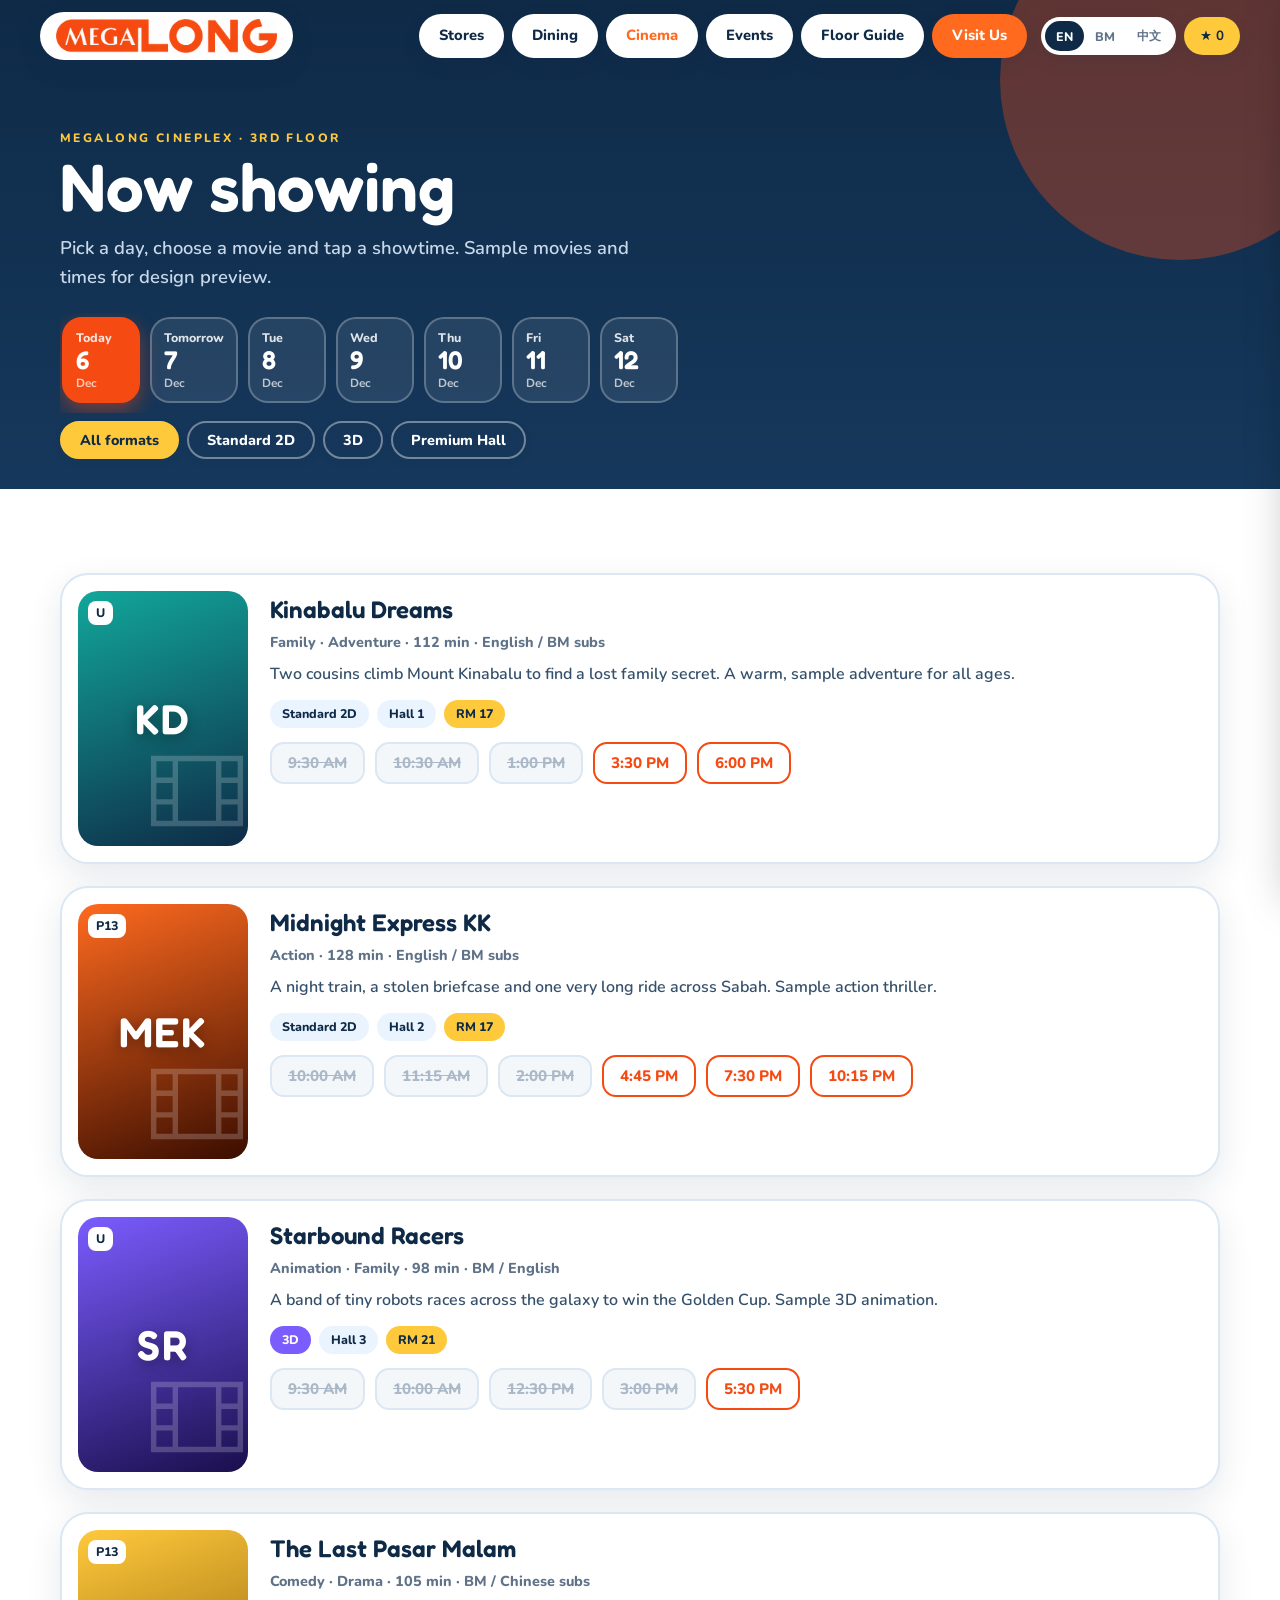
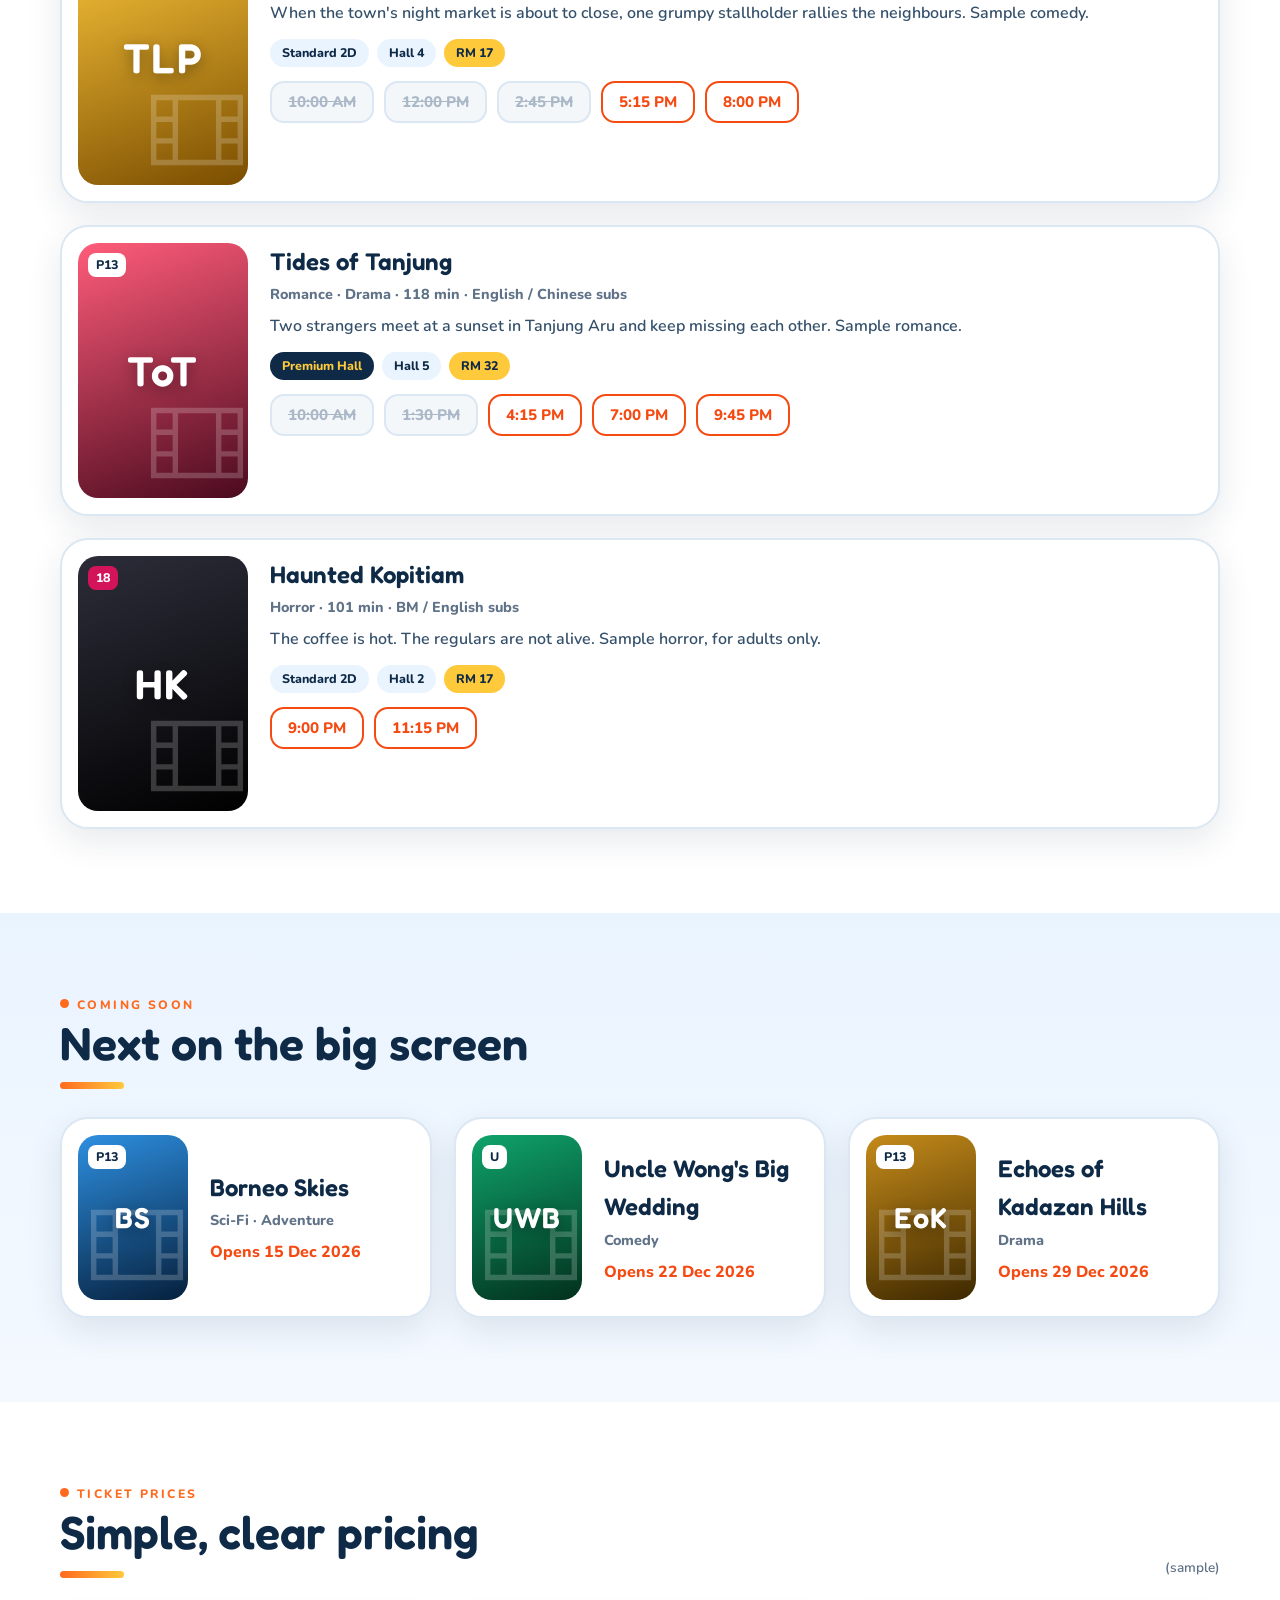
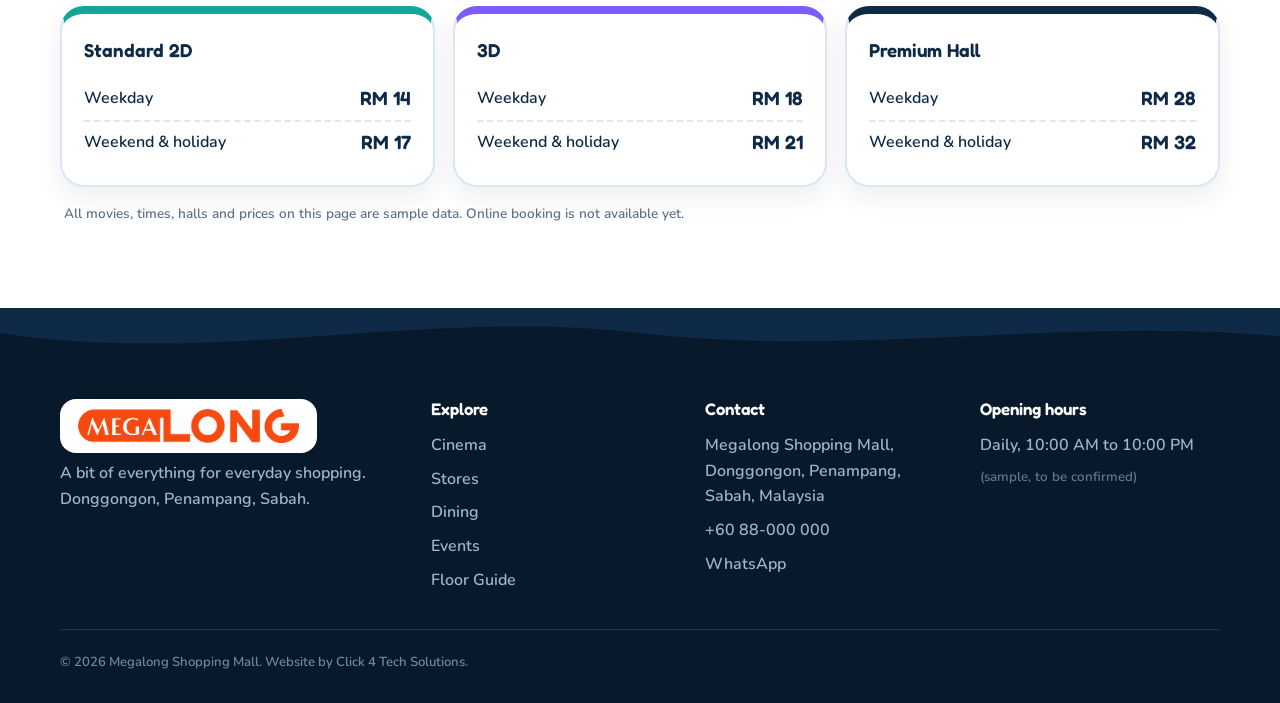
==== cinema.html @ d1ded411 "Add Cinema menu item and Megalong Cineplex page with sample movies and showtimes Co-Authored-By: Cla" ====
<!DOCTYPE html>
<html lang="en">
<head>
<meta charset="UTF-8">
<meta name="viewport" content="width=device-width, initial-scale=1">
<meta name="theme-color" content="#f54a12">
<title>Megalong Cineplex | Now Showing</title>
<meta name="description" content="Megalong Cineplex, 3rd Floor of Megalong Shopping Mall, Donggongon Penampang. Now showing, showtimes and ticket prices.">
<link rel="preconnect" href="https://fonts.googleapis.com">
<link rel="preconnect" href="https://fonts.gstatic.com" crossorigin>
<link href="https://fonts.googleapis.com/css2?family=Fredoka:wght@400;500;600&family=Nunito:wght@400;600;700;800&display=swap" rel="stylesheet">
<link rel="icon" href="favicon.ico" sizes="48x48">
<link rel="icon" href="favicon-32.png" type="image/png" sizes="32x32">
<link rel="icon" href="favicon-192.png" type="image/png" sizes="192x192">
<link rel="apple-touch-icon" href="apple-touch-icon.png">
<link rel="stylesheet" href="style.css">
<link rel="stylesheet" href="cinema.css">
</head>
<body>
<header class="nav" id="nav">
  <a class="logo" href="./" aria-label="Megalong Shopping Mall">
    <!-- PLACEHOLDER WORDMARK: replace with assets/logo.png when the real logo file is available -->
    <img class="lgimg" src="assets/megalong-logo.png" alt="Megalong" width="270" height="46">
  </a>
  <nav class="menu" id="menu">
    <a href="./#stores" data-i18n="d6.nav.stores">Stores</a>
    <a href="./#dining" data-i18n="d6.nav.dining">Dining</a>
    <a href="cinema.html" class="on" data-i18n="d6.nav.cinema">Cinema</a>
    <a href="./#events" data-i18n="d6.nav.events">Events</a>
    <a href="./#plan" data-i18n="d6.nav.plan">Floor Guide</a>
    <a href="./#visit" class="cta" data-i18n="d6.nav.visit">Visit Us</a>
  </nav>
  <div class="tools">
    <div class="lang" role="group" aria-label="Language"><button data-lang="en" class="on">EN</button><button data-lang="ms">BM</button><button data-lang="zh">中文</button></div>
    <button class="listbtn" id="listBtn" aria-label="My list">&#9733; <b id="listCount">0</b></button>
    <button class="burger" id="burger" aria-label="Menu" aria-expanded="false">&#9776;</button>
  </div>
</header>

<main id="top">
<section class="cinhero">
  <div class="wrap">
    <p class="eye" data-i18n="d9.eye">Megalong Cineplex &middot; 3rd Floor</p>
    <h1 data-i18n="d9.h">Now showing</h1>
    <p class="sub" data-i18n="d9.sub">Pick a day, choose a movie and tap a showtime. Sample movies and times for design preview.</p>
    <div class="daybar" id="daybar" role="tablist"></div>
    <div class="chips fmt" id="fmtbar"></div>
  </div>
</section>
<section class="sec cinlist">
  <div class="wrap">
    <div class="movies" id="movies"></div>
    <div class="none" id="mnone" hidden><h3 data-i18n="d9.none">No movies for this format today</h3></div>
  </div>
</section>
<section class="sec blue">
  <div class="wrap">
    <div class="sh"><div><p class="eye" data-i18n="d9.soon.eye">Coming soon</p><h2 data-i18n="d9.soon.h">Next on the big screen</h2></div></div>
    <div class="movies soon" id="soon"></div>
  </div>
</section>
<section class="sec">
  <div class="wrap">
    <div class="sh"><div><p class="eye" data-i18n="d9.pr.eye">Ticket prices</p><h2 data-i18n="d9.pr.h">Simple, clear pricing</h2></div><span class="smp" data-i18n="sample">(sample)</span></div>
    <div class="prgrid" id="prices"></div>
    <p class="cinnote" data-i18n="d9.note">All movies, times, halls and prices on this page are sample data. Online booking is not available yet.</p>
  </div>
</section>
</main>
<div class="smodal" id="tmodal" hidden role="dialog" aria-modal="true" aria-labelledby="tmTitle">
  <div class="sbox tbox"><button class="sx" id="tclose" aria-label="Close">&times;</button>
    <div class="tm-h"><div class="tm-poster" id="tmPoster"></div><div><h3 id="tmTitle"></h3><p id="tmMeta"></p></div></div>
    <dl class="sdl" id="tmInfo"></dl>
    <div class="sact"><a class="btn" id="tmWa" target="_blank" rel="noopener" data-i18n="d9.enq">Enquire on WhatsApp</a></div>
    <p class="cinnote" data-i18n="d9.soonbook">Online booking is coming soon.</p>
  </div>
</div>
<footer class="footer">
  <svg class="fwave" viewBox="0 0 1440 60" preserveAspectRatio="none" aria-hidden="true"><path d="M0,30 C240,70 480,0 720,30 C960,60 1200,10 1440,34 L1440,0 L0,0Z"/></svg>
  <div class="wrap fcols">
    <div><span class="flogo"><img src="assets/megalong-logo.png" alt="Megalong" width="270" height="46"></span><p data-i18n="foot.p"></p></div>
    <div><h4 data-i18n="d6.f.explore">Explore</h4><a href="cinema.html" data-i18n="d6.nav.cinema">Cinema</a><a href="./#stores" data-i18n="d6.nav.stores">Stores</a><a href="./#dining" data-i18n="d6.nav.dining">Dining</a><a href="./#events" data-i18n="d6.nav.events">Events</a><a href="./#plan" data-i18n="d6.nav.plan">Floor Guide</a></div>
    <div><h4 data-i18n="d6.f.contact">Contact</h4><span data-i18n="addr.v"></span><a href="tel:+6088000000">+60 88-000 000</a><a href="https://wa.me/60120000000" target="_blank" rel="noopener">WhatsApp</a></div>
    <div><h4 data-i18n="visit.hours">Opening hours</h4><span data-i18n="hoursText"></span><small data-i18n="tbc"></small></div>
  </div>
  <div class="wrap legal">&copy; <span id="yr"></span> Megalong Shopping Mall. Website by Click 4 Tech Solutions.</div>
</footer>
<div class="actionbar"><a href="tel:+6088000000" data-i18n="bar.call">Call</a><a href="https://wa.me/60120000000" target="_blank" rel="noopener">WhatsApp</a><a href="https://www.google.com/maps/search/?api=1&query=Megalong+Mall+Donggongon+Penampang" target="_blank" rel="noopener" data-i18n="bar.go">Directions</a></div>
<script src="common.js"></script>
<script src="cinema.js"></script>
</body>
</html>
---- style.css ----
:root{
  --navy:#0e2a47; --navy2:#1b4167; --or:#ff6a1f; --or-d:#e5560d; --yl:#ffc93c; --sky:#eaf4ff; --white:#fff; --muted:#5f7288; --line:#dbe7f3;
  --ml-bg:#ffffff; --ml-text:#0e2a47; --ml-accent:#ff6a1f; --ml-accent-text:#ffffff; --ml-line:#dbe7f3; --ml-radius:20px; --ml-font:Nunito,system-ui,sans-serif;
}
*{box-sizing:border-box;margin:0;padding:0}
html{scroll-behavior:smooth;scroll-padding-top:96px}
body{font-family:Nunito,"PingFang SC","Microsoft YaHei",system-ui,sans-serif;font-weight:600;color:var(--navy);background:#fff;line-height:1.6;overflow-x:hidden}
img{max-width:100%;display:block}a{color:inherit;text-decoration:none}button,input,textarea,select{font-family:inherit}button{cursor:pointer;color:inherit}
h1,h2,h3,.wm,.btn,.cnt b{font-family:Fredoka,"PingFang SC","Microsoft YaHei",sans-serif;font-weight:600}
.wrap{width:min(1160px,100% - 40px);margin-inline:auto}
.sec{padding:84px 0}.sec.blue{background:var(--sky)}
.eye{font:800 .76rem Nunito,sans-serif;letter-spacing:.2em;text-transform:uppercase;color:var(--or)}
.sh{display:flex;justify-content:space-between;align-items:flex-end;gap:20px;margin-bottom:28px}
.sh h2{font-size:clamp(1.9rem,4.2vw,2.9rem);line-height:1.15;margin-top:4px}
.lede{color:var(--muted);margin-top:8px;max-width:560px}
.cnt{color:var(--muted)}.cnt b{font-size:1.5rem;color:var(--navy)}.smp{color:var(--muted);font-size:.85rem}

/* nav */
.nav{position:fixed;z-index:60;top:12px;left:50%;transform:translateX(-50%);width:min(1200px,100% - 24px);display:flex;align-items:center;gap:14px;justify-content:space-between}
.logo{display:flex;align-items:center;gap:8px;background:#fff;padding:7px 18px 7px 8px;border-radius:999px;box-shadow:0 8px 24px rgba(14,42,71,.14)}
.lg{width:40px;height:40px;border-radius:50%;background:var(--or);color:#fff;display:grid;place-items:center;font:600 1.35rem Fredoka,sans-serif}
.wm{font-size:1.4rem}
.menu{display:flex;gap:8px;margin-left:auto}
.menu a{background:#fff;padding:10px 20px;border-radius:999px;box-shadow:0 6px 18px rgba(14,42,71,.1);font-weight:800;font-size:.92rem;transition:.2s}
.menu a:hover{transform:translateY(-2px);color:var(--or)}
.menu a.cta{background:var(--or);color:#fff}.menu a.cta:hover{background:var(--or-d);color:#fff}
.tools{display:flex;gap:8px;align-items:center}
.lang{display:flex;background:#fff;border-radius:999px;padding:4px;box-shadow:0 6px 18px rgba(14,42,71,.1)}
.lang button{border:0;background:none;padding:6px 11px;border-radius:999px;font-weight:800;font-size:.78rem;color:var(--muted)}
.lang button.on{background:var(--navy);color:#fff}
.listbtn{border:0;background:var(--yl);border-radius:999px;padding:10px 16px;font-weight:800;box-shadow:0 6px 18px rgba(14,42,71,.1)}
.burger{display:none;border:0;background:#fff;border-radius:50%;width:42px;height:42px;font-size:1.2rem;box-shadow:0 6px 18px rgba(14,42,71,.1)}

/* hero */
.hero{text-align:center;padding:150px 20px 40px;background:radial-gradient(900px 400px at 50% -10%,#ffe9d9,transparent 70%),#fff;position:relative}
.newtag{display:inline-flex;align-items:center;gap:8px;background:var(--yl);padding:7px 18px;border-radius:999px;font-weight:800;font-size:.86rem;margin-bottom:20px}
.newtag .dot{width:8px;height:8px;border-radius:50%;background:var(--or);animation:pulse 1.6s infinite}
@keyframes pulse{50%{transform:scale(1.7);opacity:.5}}
.hero h1{font-size:clamp(2.5rem,7vw,5.2rem);line-height:1.04;max-width:900px;margin:0 auto 18px;letter-spacing:-.01em}
.hero h1 em{font-style:normal;color:var(--or);position:relative;white-space:nowrap}
.hero h1 em::after{content:"";position:absolute;left:0;right:0;bottom:-.08em;height:.16em;border-radius:6px;background:var(--yl);z-index:-1}
.sub{max-width:600px;margin:0 auto 28px;font-size:1.15rem;color:var(--muted)}
.search{display:flex;gap:8px;max-width:640px;margin:0 auto 18px;background:#fff;border-radius:999px;padding:8px;box-shadow:0 16px 40px rgba(14,42,71,.16);border:2px solid var(--line)}
.search:focus-within{border-color:var(--or)}
.search input{flex:1;min-width:0;border:0;outline:none;padding:0 18px;font:700 1rem Nunito,sans-serif;color:var(--navy);background:none}
.btn{display:inline-block;background:var(--or);color:#fff;border:0;border-radius:999px;padding:13px 28px;font-size:1.02rem;transition:.2s;box-shadow:0 8px 0 rgba(0,0,0,.12)}
.btn:hover{transform:translateY(-2px);background:var(--or-d)}.btn:active{transform:translateY(3px);box-shadow:0 3px 0 rgba(0,0,0,.12)}
.btn.alt{background:var(--navy)}.btn.alt:hover{background:var(--navy2)}
.chips{display:flex;flex-wrap:wrap;gap:8px;justify-content:center}
.chip{border:2px solid var(--line);background:#fff;border-radius:999px;padding:7px 18px;font-weight:800;font-size:.9rem;transition:.2s}
.chip:hover{border-color:var(--or);color:var(--or)}.chip.on{background:var(--navy);border-color:var(--navy);color:#fff}
.open-badge{display:inline-flex;align-items:center;gap:8px;margin-top:20px;font-weight:800;font-size:.9rem;color:var(--muted)}
.open-badge i{width:10px;height:10px;border-radius:50%;background:#aaa}.open-badge.open i{background:#1fbf6a;box-shadow:0 0 0 4px rgba(31,191,106,.25)}.open-badge.closed i{background:#e04545}

/* long building band */
.long{position:relative;padding:10px 0 60px;background:#fff;display:flex;flex-direction:column;align-items:center}
.bld{order:1;position:relative;z-index:2;width:min(760px,90%);background:#fff;padding:12px;border-radius:30px;box-shadow:0 26px 60px rgba(14,42,71,.28)}
.bld img{width:100%;border-radius:20px;aspect-ratio:2/1;object-fit:cover}
.bld figcaption{position:absolute;right:26px;bottom:24px;font-size:.72rem;background:rgba(14,42,71,.7);color:#fff;padding:2px 12px;border-radius:999px}
.road{order:2;width:100%;height:110px;margin-top:-56px;background:var(--navy);border-top:6px solid var(--yl);position:relative}
.road::after{content:"";position:absolute;left:0;right:0;top:62%;height:4px;background:repeating-linear-gradient(90deg,#fff 0 30px,transparent 30px 60px);opacity:.5}
.road .tag{display:none}
.ribbon{order:3;width:min(1160px,100% - 40px);display:grid;grid-template-columns:repeat(6,1fr);gap:12px;margin-top:-34px;position:relative;z-index:3}
.zr{border:0;background:#fff;border-radius:22px;padding:14px 12px;text-align:left;box-shadow:0 10px 26px rgba(14,42,71,.14);transition:.25s;display:flex;align-items:center;gap:10px}
.zr:hover{transform:translateY(-6px);box-shadow:0 18px 34px rgba(255,106,31,.25)}
.zr b{font:600 1.7rem Fredoka,sans-serif;width:44px;height:44px;border-radius:14px;display:grid;place-items:center;color:#fff;background:var(--c);flex:none}
.zr span{font-size:.82rem;line-height:1.25;font-weight:800}.zr small{display:block;font-weight:600;color:var(--muted);font-size:.74rem}

/* directory */
.fbar{display:grid;gap:12px;margin-bottom:26px}.fbar .chips{justify-content:flex-start}
.chip.z{border-radius:12px;padding:6px 14px}
.grid{display:grid;grid-template-columns:repeat(3,1fr);gap:20px}
.card{background:#fff;border-radius:26px;padding:16px 16px 18px;box-shadow:0 10px 30px rgba(14,42,71,.1);border:2px solid transparent;transition:.25s;cursor:pointer;position:relative;text-align:left}
.card:hover,.card:focus-visible{transform:translateY(-6px) rotate(-.4deg);border-color:var(--or);outline:none}
.tile{height:112px;border-radius:18px;background:var(--c);display:grid;place-items:center;color:#fff;font:600 2.5rem Fredoka,sans-serif;margin-bottom:14px;position:relative;overflow:hidden}
.tile::before{content:"";position:absolute;width:140px;height:140px;border-radius:50%;background:rgba(255,255,255,.14);right:-30px;top:-50px}
.tile::after{content:"";position:absolute;width:70px;height:70px;border-radius:50%;background:rgba(255,255,255,.12);left:-14px;bottom:-24px}
.card h3{font-size:1.2rem;line-height:1.25;margin-bottom:6px}
.meta{display:flex;justify-content:space-between;gap:10px;color:var(--muted);font-size:.86rem}
.star{position:absolute;right:26px;top:26px;width:38px;height:38px;border-radius:50%;border:0;background:#fff;color:#aab8c7;font-size:1.05rem;box-shadow:0 4px 12px rgba(14,42,71,.2);z-index:2;transition:.2s}
.star:hover{color:var(--or);transform:scale(1.12)}.star.on{background:var(--yl);color:var(--navy)}
.none{text-align:center;border:3px dashed var(--line);border-radius:28px;padding:48px 20px}.none[hidden]{display:none}.none p{color:var(--muted);margin:6px 0 18px}

/* dining */
.dgrid{display:grid;grid-template-columns:repeat(3,1fr);gap:20px}
.dc{background:#fff;border-radius:26px;padding:24px;box-shadow:0 10px 30px rgba(14,42,71,.08);transition:.25s;cursor:pointer;text-align:left;border:2px solid transparent;position:relative}
.dc:hover{transform:translateY(-6px);border-color:var(--yl)}
.dc .em{width:64px;height:64px;border-radius:20px;background:#fff1e8;display:grid;place-items:center;font-size:2rem;margin-bottom:14px}
.dc small{color:var(--or);font-weight:800;font-size:.78rem}.dc h3{font-size:1.3rem;margin:2px 0 6px}.dc p{color:var(--muted);font-size:.9rem}

/* events */
.elist{display:grid;gap:14px}
.er{display:grid;grid-template-columns:150px 1fr;gap:22px;align-items:center;background:#fff;border-radius:24px;padding:18px 26px;box-shadow:0 10px 26px rgba(14,42,71,.08);border-left:10px solid var(--c);transition:.25s}
.er:hover{transform:translateX(8px)}
.er .when{font:600 1.05rem Fredoka,sans-serif;color:var(--c)}.er h3{font-size:1.25rem}.er p{color:var(--muted);font-size:.92rem}

/* plan */
.lvtabs{display:flex;gap:8px;margin-bottom:18px;flex-wrap:wrap}
.planwrap{overflow-x:auto;padding-bottom:10px}
.plan{display:grid;grid-template-columns:repeat(6,minmax(170px,1fr));gap:0;min-width:1040px;background:#fff;border-radius:26px;box-shadow:0 14px 40px rgba(14,42,71,.12);overflow:hidden}
.pz{padding:18px 14px 20px;border-right:2px dashed var(--line);min-height:300px}.pz:last-child{border:0}
.pz h4{display:flex;align-items:center;gap:8px;font:600 1rem Fredoka,sans-serif;margin-bottom:12px}
.pz h4 b{width:34px;height:34px;border-radius:11px;color:#fff;background:var(--c);display:grid;place-items:center;font-size:1.1rem}
.pz h4 small{display:block;font:600 .72rem Nunito,sans-serif;color:var(--muted)}
.shop{display:block;width:100%;text-align:left;border:0;background:color-mix(in srgb,var(--c) 12%,#fff);border-left:5px solid var(--c);border-radius:10px;padding:9px 11px;margin-bottom:8px;font-weight:800;font-size:.86rem;transition:.2s;line-height:1.3}
.shop:hover{transform:translateX(4px);background:var(--c);color:#fff}
.shop small{display:block;font-weight:600;opacity:.7;font-size:.72rem}
.pz .empty{color:#b3c1d1;font-size:.84rem;font-weight:700}

/* visit */
.vgrid{display:grid;grid-template-columns:.9fr 1.1fr;gap:26px;align-items:stretch}
.vcards{display:grid;grid-template-columns:1fr 1fr;gap:14px;align-content:start}
.vc{background:var(--sky);border-radius:22px;padding:20px}.vc small{display:block;font:800 .72rem Nunito,sans-serif;letter-spacing:.16em;text-transform:uppercase;color:var(--or);margin-bottom:4px}.vc em{color:var(--muted);font-style:normal;font-size:.84rem}
.vbtns{grid-column:1/-1;display:flex;gap:10px;flex-wrap:wrap;margin-top:6px}
.vmap{border-radius:30px;overflow:hidden;border:6px solid #fff;box-shadow:0 14px 40px rgba(14,42,71,.18);min-height:380px}.vmap iframe{width:100%;height:100%;min-height:380px;border:0;display:block}

/* leasing */
.lease{background:var(--navy);color:#fff}.lease .eye{color:var(--yl)}.lease .lede{color:#b8cade}
.lgrid{display:grid;grid-template-columns:.9fr 1.1fr;gap:50px;align-items:center}.lgrid h2{font-size:clamp(1.9rem,4vw,2.8rem);line-height:1.15;margin:6px 0 12px}
.lform{display:grid;grid-template-columns:1fr 1fr;gap:14px;background:#fff;color:var(--navy);border-radius:30px;padding:26px}
.lform label{display:grid;gap:4px;font-weight:800;font-size:.84rem}.lform .full{grid-column:1/-1}
.lform input,.lform textarea{border:2px solid var(--line);border-radius:14px;padding:11px 14px;font:700 1rem Nunito,sans-serif;color:var(--navy);outline:none;background:#fbfdff;resize:vertical}
.lform input:focus,.lform textarea:focus{border-color:var(--or)}.lform .btn{grid-column:1/-1}
.fmsg{grid-column:1/-1;font-size:.88rem;color:var(--or-d);min-height:1.2em}

/* popup */
.smodal{position:fixed;inset:0;z-index:100;background:rgba(14,42,71,.55);backdrop-filter:blur(4px);display:grid;place-items:center;padding:20px}.smodal[hidden]{display:none}
.sbox{position:relative;background:#fff;border-radius:30px;width:min(440px,100%);padding:30px 26px 26px;box-shadow:0 30px 80px rgba(0,0,0,.35);animation:pop .25s ease}
@keyframes pop{from{transform:translateY(14px) scale(.96);opacity:0}}
.sclose{position:absolute;right:14px;top:10px;border:0;background:none;font-size:1.9rem;line-height:1;color:var(--muted)}
.shead{display:flex;gap:14px;align-items:center;margin-bottom:16px}.shead h3{font-size:1.4rem;line-height:1.2}.shead p{color:var(--muted)}
.smono{width:64px;height:64px;border-radius:20px;color:#fff;display:grid;place-items:center;font:600 1.4rem Fredoka,sans-serif;flex:none}
.zbar{display:grid;grid-template-columns:repeat(6,1fr);gap:4px}.zbar i{font:600 .95rem Fredoka,sans-serif;font-style:normal;text-align:center;padding:6px 0;border-radius:10px;background:var(--sky);color:var(--muted)}.zbar i.on{background:var(--or);color:#fff}
.szone small{display:block;margin-top:6px;color:var(--muted);font-size:.76rem}
.sdl{margin:16px 0}.sdl dt{font:800 .7rem Nunito,sans-serif;letter-spacing:.16em;text-transform:uppercase;color:var(--or);margin-top:8px}.sdl dd em{font-style:normal;color:var(--muted);font-size:.84rem}
.sact{display:flex;gap:10px;align-items:center;flex-wrap:wrap}.sact .btn{padding:10px 20px;font-size:.92rem}.sact .star{position:static;box-shadow:none;border:2px solid var(--line)}
body.noscroll{overflow:hidden}

.footer{background:#08192b;color:#9fb4cc;text-align:center;padding:50px 0 36px}.fin{display:flex;flex-direction:column;gap:10px;align-items:center}.footer .wm{font-size:1.9rem;color:#fff}.footer small{opacity:.6}
.actionbar{display:none}

@media(max-width:1000px){
  .menu{position:fixed;top:68px;left:12px;right:12px;background:#fff;border-radius:26px;padding:14px;flex-direction:column;box-shadow:0 20px 50px rgba(14,42,71,.3);display:none;margin:0}.menu.open{display:flex}.menu a{box-shadow:none;background:var(--sky)}
  .burger{display:block}.grid,.dgrid{grid-template-columns:repeat(2,1fr)}
  .vgrid,.lgrid{grid-template-columns:1fr}.ribbon{grid-template-columns:repeat(3,1fr)}
}
@media(max-width:700px){
  .sec{padding:60px 0}.hero{padding-top:120px}.grid,.dgrid{grid-template-columns:1fr}
  .bld{width:94%}.road{height:80px;margin-top:-40px}.ribbon{grid-template-columns:repeat(2,1fr);margin-top:-24px}
  .er{grid-template-columns:1fr;gap:4px}.lform,.vcards{grid-template-columns:1fr}
  .search{flex-direction:column;border-radius:30px}.search input{padding:12px 16px}
  .sh{flex-direction:column;align-items:flex-start}
  .wm{font-size:1.15rem}.lang button{padding:6px 8px}
  body{padding-bottom:62px}
  .actionbar{display:grid;grid-template-columns:repeat(3,1fr);position:fixed;left:10px;right:10px;bottom:10px;z-index:60;background:#fff;border-radius:999px;box-shadow:0 10px 30px rgba(14,42,71,.3);overflow:hidden}
  .actionbar a{padding:13px 4px;text-align:center;font-weight:800;font-size:.88rem}.actionbar a:nth-child(2){background:#1fbf6a;color:#fff}
}
@media(prefers-reduced-motion:reduce){*{animation:none!important;transition:none!important}}


/* ===== POLISH PASS ===== */
.rv{opacity:0;transform:translateY(26px);transition:opacity .8s ease,transform .8s ease}.rv.in{opacity:1;transform:none}
.hero{overflow:hidden}
.hero>*:not(.blob){position:relative;z-index:2}
.blob{position:absolute;border-radius:50%;pointer-events:none;z-index:0;filter:blur(2px)}
.b1{width:340px;height:340px;background:#ffd9c2;left:-110px;top:120px;opacity:.7;animation:fl 11s ease-in-out infinite}
.b2{width:220px;height:220px;background:#ffe8a3;right:-60px;top:70px;opacity:.8;animation:fl 9s ease-in-out infinite reverse}
.b3{width:130px;height:130px;background:#cfe6ff;right:14%;bottom:30px;opacity:.9;animation:fl 8s ease-in-out infinite}
@keyframes fl{50%{transform:translateY(-18px) rotate(6deg)}}
.hero h1{animation:rise .9s ease both}.hero .sub{animation:rise .9s .1s ease both}.hero .search{animation:rise .9s .2s ease both}.hero .chips{animation:rise .9s .3s ease both}
@keyframes rise{from{opacity:0;transform:translateY(20px)}}
.hero h1 em::after{z-index:-1}
.hero .search{box-shadow:0 20px 50px rgba(255,106,31,.2),0 4px 12px rgba(14,42,71,.08)}
.chip{box-shadow:0 4px 10px rgba(14,42,71,.06)}.chip:hover{transform:translateY(-2px)}
.bld{overflow:visible}
.fchip{position:absolute;display:flex;align-items:center;gap:8px;background:#fff;border-radius:999px;padding:9px 16px 9px 12px;font-weight:800;font-size:.84rem;box-shadow:0 12px 30px rgba(14,42,71,.22);z-index:4;animation:fl 7s ease-in-out infinite}
.fchip svg{width:20px;height:20px;fill:none;stroke:var(--or);stroke-width:2;stroke-linecap:round;stroke-linejoin:round}
.f1{right:-26px;top:26px}.f2{left:-26px;bottom:56px;animation-delay:-3s}.f2 svg{stroke:#e0a400;fill:#ffd45a}

.sh h2::after{content:"";display:block;width:64px;height:7px;border-radius:6px;background:linear-gradient(90deg,var(--or),var(--yl));margin-top:12px}
.sh .eye::before{content:"";display:inline-block;width:9px;height:9px;border-radius:50%;background:var(--or);margin-right:8px;vertical-align:1px}
.sec.blue{background:linear-gradient(180deg,#eaf4ff,#f4f9ff)}

.intents{padding:70px 0 10px}
.igrid{display:grid;grid-template-columns:repeat(4,1fr);gap:18px}
.it{display:flex;flex-direction:column;gap:6px;padding:26px 24px;border-radius:28px;color:#fff;background:var(--g);box-shadow:0 14px 0 rgba(14,42,71,.08);transition:.3s;position:relative;overflow:hidden}
.it::after{content:"";position:absolute;right:-30px;bottom:-40px;width:130px;height:130px;border-radius:50%;background:rgba(255,255,255,.14);transition:.4s}
.it:hover{transform:translateY(-8px) rotate(-.6deg)}.it:hover::after{transform:scale(1.4)}
.it i{width:54px;height:54px;border-radius:18px;background:rgba(255,255,255,.22);display:grid;place-items:center;margin-bottom:10px}
.it svg{width:28px;height:28px;fill:none;stroke:#fff;stroke-width:1.8;stroke-linecap:round;stroke-linejoin:round}
.it b{font:600 1.5rem Fredoka,sans-serif}.it span{font-weight:700;opacity:.92;font-size:.92rem;position:relative;z-index:1}
.it.c1{--g:linear-gradient(135deg,#ff6a1f,#ff9a4d)}.it.c2{--g:linear-gradient(135deg,#12a79b,#3cc9ba)}.it.c3{--g:linear-gradient(135deg,#7a5cff,#a58bff)}.it.c4{--g:linear-gradient(135deg,#0e2a47,#2b5a8c)}

/* directory cards */
.card{border-radius:28px;padding:14px 14px 18px}
.tile{height:128px;border-radius:20px;background:linear-gradient(135deg,var(--c),color-mix(in srgb,var(--c) 70%,#000));font-size:2.4rem;letter-spacing:.02em}
.tile .ti{position:absolute;right:-8px;bottom:-14px;width:110px;height:110px;fill:none;stroke:rgba(255,255,255,.22);stroke-width:1.2;stroke-linecap:round;stroke-linejoin:round}
.tile span{position:relative;z-index:1;text-shadow:0 3px 10px rgba(0,0,0,.18)}
.card h3{padding:0 6px}.meta{padding:0 6px}
.card:hover{box-shadow:0 22px 44px rgba(14,42,71,.18)}
.star{right:24px;top:24px;backdrop-filter:blur(6px);background:rgba(255,255,255,.92)}

/* dining */
.dc{border-radius:28px;overflow:hidden}
.dc::before{content:"";position:absolute;left:0;top:0;right:0;height:6px;background:linear-gradient(90deg,var(--or),var(--yl))}
.dc .em{background:linear-gradient(135deg,#fff1e8,#ffe0cc)}.dc .em svg{width:32px;height:32px;fill:none;stroke:var(--or);stroke-width:1.8;stroke-linecap:round;stroke-linejoin:round}
.dc p{display:flex;align-items:center;gap:8px;margin-top:8px}.od{width:8px;height:8px;border-radius:50%;background:#1fbf6a;box-shadow:0 0 0 4px rgba(31,191,106,.2)}

/* events */
.er{grid-template-columns:200px 1fr;border-radius:26px;border-left:0;position:relative;overflow:hidden}
.er::before{content:"";position:absolute;left:0;top:0;bottom:0;width:10px;background:var(--c)}
.er .when{display:flex;align-items:center;gap:12px;padding-left:10px}
.er .when i{font:600 1.15rem Fredoka,sans-serif;font-style:normal;width:48px;height:48px;border-radius:16px;background:var(--c);color:#fff;display:grid;place-items:center;flex:none}

/* plan */
.plan{border-radius:30px}.pz{background:linear-gradient(180deg,color-mix(in srgb,var(--c) 5%,#fff),#fff)}
.lvtabs .chip{padding:9px 22px}

/* stats */
.stats{background:linear-gradient(135deg,#ff6a1f,#ff8f3d);color:#fff;padding:54px 0;position:relative;overflow:hidden}
.stats::before{content:"";position:absolute;width:300px;height:300px;border-radius:50%;background:rgba(255,255,255,.14);right:-80px;top:-120px}
.sgrid{display:grid;grid-template-columns:repeat(4,1fr);gap:20px;text-align:center;position:relative}
.sgrid>div+div{border-left:2px dashed rgba(255,255,255,.4)}
.sgrid b{display:block;font:600 3.4rem/1 Fredoka,sans-serif;color:#fff}.sgrid span{font-weight:700;opacity:.85;font-size:.92rem}

/* leasing & visit polish */
.vc{border-radius:24px;border:2px solid #dcebfa;background:#fff}
.lform{box-shadow:0 30px 70px rgba(0,0,0,.28)}

/* footer */
.footer{position:relative;padding:90px 0 30px;text-align:left}
.fwave{position:absolute;left:0;right:0;top:-1px;width:100%;height:50px;fill:#fff}
.lease+.footer .fwave,.footer .fwave{fill:#0e2a47}
.fcols{display:grid;grid-template-columns:1.4fr 1fr 1fr 1fr;gap:34px;padding-bottom:36px;border-bottom:1px solid rgba(255,255,255,.12)}
.fcols>div{display:flex;flex-direction:column;gap:8px;align-items:flex-start}
.fcols h4{font:600 1.05rem Fredoka,sans-serif;color:#fff;margin-bottom:6px}.fcols a:hover{color:var(--yl)}
.footer .wm{font-size:1.9rem;color:#fff}.legal{padding-top:22px;font-size:.82rem;opacity:.7}
.footer{background:#08192b}

@media(max-width:1000px){.igrid{grid-template-columns:1fr 1fr}.sgrid{grid-template-columns:1fr 1fr}.sgrid>div:nth-child(3){border-left:0}.fcols{grid-template-columns:1fr 1fr}.f1{right:6px}.f2{left:6px}}
@media(max-width:700px){.igrid{grid-template-columns:1fr}.er{grid-template-columns:1fr}.fcols{grid-template-columns:1fr}.fchip{font-size:.74rem;padding:7px 12px 7px 9px}.f1{top:-14px}.f2{bottom:-10px}.sgrid b{font-size:2.6rem}.tile{height:110px}}
@media(prefers-reduced-motion:reduce){.rv{opacity:1;transform:none}.blob,.fchip{animation:none}}

/* DIRECTORY v2 */
.dtool{display:flex;gap:14px;align-items:center;flex-wrap:wrap;background:#fff;border-radius:999px;padding:10px 12px 10px 22px;box-shadow:0 14px 36px rgba(14,42,71,.1);border:2px solid var(--line);margin-bottom:20px;position:sticky;top:84px;z-index:20}
.dsearch{flex:1;min-width:220px;display:flex;align-items:center;gap:10px}
.dsearch svg{width:22px;height:22px;fill:none;stroke:var(--or);stroke-width:2.4;stroke-linecap:round;flex:none}
.dsearch input{flex:1;border:0;outline:0;font:700 1.02rem Nunito,sans-serif;background:transparent;color:var(--navy);min-width:0}
.dsearch #dqx{border:0;background:var(--line);width:28px;height:28px;border-radius:50%;font-size:1.2rem;line-height:1;color:var(--navy)}
.dctl{display:flex;gap:10px;align-items:center}
.dsort{display:flex;align-items:center;gap:8px;font-weight:800;font-size:.85rem;color:var(--muted)}
.dsort select{border:2px solid var(--line);border-radius:999px;padding:8px 14px;font:800 .9rem Nunito,sans-serif;color:var(--navy);background:#fff}
.vtog{display:flex;background:var(--sky,#eaf4ff);border-radius:999px;padding:4px}
.vtog button{width:38px;height:34px;border:0;border-radius:999px;background:transparent;display:grid;place-items:center}
.vtog svg{width:18px;height:18px;fill:none;stroke:var(--navy);stroke-width:2;stroke-linecap:round}
.vtog button.on{background:var(--or)}.vtog button.on svg{stroke:#fff}
.chip em{font-style:normal;font-weight:800;font-size:.74rem;background:rgba(14,42,71,.08);border-radius:999px;padding:1px 8px;margin-left:4px}
.chip.on em{background:rgba(255,255,255,.22)}
.chips.az{gap:5px}.chip.l{padding:4px 0;min-width:34px;text-align:center;font-size:.82rem;border-radius:10px}
.dsum{display:flex;align-items:center;gap:14px;color:var(--muted);font-weight:800;font-size:.9rem;margin:2px 4px 18px}
.lnk{border:0;background:none;color:var(--or);font-weight:800;text-decoration:underline;font-size:.9rem}.lnk[hidden]{display:none}
.grp{grid-column:1/-1;font:600 1.15rem Fredoka,sans-serif;color:var(--navy);display:flex;align-items:center;gap:12px;margin-top:10px}
.grp::after{content:"";flex:1;height:2px;background:var(--line);border-radius:2px}
.card .cb{padding:0 6px}.card .cb h3{padding:0}.card .cb .meta{padding:0}
.cc{color:var(--c);font-weight:800}
.zb{background:var(--sky,#eaf4ff);color:var(--navy);font-weight:800;border-radius:999px;padding:2px 10px;font-size:.78rem;white-space:nowrap}
.go{display:block;margin:12px 6px 0;color:var(--or);font-weight:800;font-size:.86rem;opacity:0;transform:translateX(-6px);transition:.25s}
.card:hover .go,.card:focus-visible .go{opacity:1;transform:none}
.grid.list{grid-template-columns:1fr;gap:12px}
.grid.list .card{display:grid;grid-template-columns:76px 1fr auto;align-items:center;gap:18px;padding:12px 70px 12px 12px;border-radius:24px}
.grid.list .tile{height:76px;width:76px;margin:0;border-radius:18px;font-size:1.5rem}.grid.list .tile .ti{width:64px;height:64px}
.grid.list .cb{display:flex;align-items:center;justify-content:space-between;gap:16px}.grid.list .cb .meta{gap:14px;align-items:center}
.grid.list .go{opacity:1;transform:none;margin:0}
.grid.list .card:hover{transform:translateX(6px)}
@media(max-width:700px){.dtool{border-radius:26px;padding:12px 14px;top:70px;position:static}.dctl{width:100%;justify-content:space-between}.grid.list .card{grid-template-columns:60px 1fr;padding-right:56px}.grid.list .tile{width:60px;height:60px}.grid.list .cb{flex-direction:column;align-items:flex-start;gap:4px}.grid.list .go{display:none}}
.grid.list .star{top:50%;margin-top:-19px;right:18px}
@media(max-width:700px){
.fbar .chips{flex-wrap:nowrap;overflow-x:auto;padding-bottom:6px;margin:0 -20px;padding-left:20px;padding-right:20px;scrollbar-width:none}
.fbar .chips::-webkit-scrollbar{display:none}.fbar .chip{flex:none;white-space:nowrap}
.lang button,.lang a{white-space:nowrap}.tools{gap:6px}#listBtn{white-space:nowrap}
}
@media(max-width:480px){.logo{padding:5px 12px 5px 5px;gap:6px}.logo .wm{font-size:1.05rem}.nav{gap:6px}.lang button{padding:6px 8px}#listBtn{padding:8px 11px}}

/* DIRECTORY v3: simple */
.dtool{position:static;border-radius:22px;padding:8px 8px 8px 20px;margin-bottom:16px;gap:10px;flex-wrap:nowrap}
.dsearch input{font-size:1.05rem}
.dzone select{border:0;background:var(--or);color:#fff;border-radius:16px;padding:14px 18px;font:800 .95rem Nunito,sans-serif;cursor:pointer}
.fbar{margin-bottom:10px}
.fbar .chips{flex-wrap:nowrap;overflow-x:auto;scrollbar-width:none;padding:4px 2px 10px;margin:0 -2px}
.fbar .chips::-webkit-scrollbar{display:none}.fbar .chip{flex:none;white-space:nowrap}
.dsum{margin:0 4px 16px;font-size:.88rem}
.card{padding:12px 12px 16px}.tile{height:96px;font-size:2rem}.tile .ti{width:90px;height:90px}
.grid{grid-template-columns:repeat(4,1fr);gap:18px}
.card .cb h3{font-size:1.08rem}
.card .meta{flex-direction:column;gap:6px;align-items:flex-start}
@media(max-width:1000px){.grid{grid-template-columns:repeat(3,1fr)}}
@media(max-width:700px){.grid{grid-template-columns:repeat(2,1fr);gap:12px}.dtool{flex-wrap:wrap;border-radius:22px;padding:10px 12px}.dzone{width:100%}.dzone select{width:100%}.tile{height:80px}.card .cb h3{font-size:.98rem}.star{width:32px;height:32px;right:18px;top:18px}}
.dzone select{appearance:none;-webkit-appearance:none;padding-right:38px;background:var(--or) url("data:image/svg+xml,%3Csvg xmlns=%27http://www.w3.org/2000/svg%27 viewBox=%270 0 24 24%27 fill=%27none%27 stroke=%27white%27 stroke-width=%273%27 stroke-linecap=%27round%27%3E%3Cpath d=%27M6 9l6 6 6-6%27/%3E%3C/svg%3E") no-repeat right 12px center/16px}

/* FEATURED ROW */
.feat{background:linear-gradient(180deg,#fff8e6,#fff);padding-bottom:30px}
.ftcta{align-self:center;font-size:.95rem}
.ftrow{display:flex;gap:18px;overflow-x:auto;scroll-snap-type:x mandatory;padding:12px 4px 22px;scrollbar-width:thin}
.fcard{flex:0 0 300px;scroll-snap-align:start;background:#fff;border-radius:28px;overflow:hidden;position:relative;cursor:pointer;border:2px solid #ffd77a;box-shadow:0 14px 34px rgba(255,170,0,.18);transition:.25s}
.fcard:hover,.fcard:focus-visible{transform:translateY(-6px);border-color:var(--yl);outline:none;box-shadow:0 22px 44px rgba(255,170,0,.28)}
.fbadge{position:absolute;left:14px;top:14px;z-index:2;background:var(--yl);color:var(--navy);font-weight:800;font-size:.78rem;padding:5px 12px;border-radius:999px;box-shadow:0 4px 12px rgba(14,42,71,.18)}
.ftile{height:150px;background:linear-gradient(135deg,var(--c),color-mix(in srgb,var(--c) 65%,#000));display:grid;place-items:center;position:relative;overflow:hidden}
.ftile svg{position:absolute;right:-10px;bottom:-16px;width:140px;height:140px;fill:none;stroke:rgba(255,255,255,.25);stroke-width:1.2;stroke-linecap:round;stroke-linejoin:round}
.ftile b{color:#fff;font:600 2.8rem Fredoka,sans-serif;position:relative;text-shadow:0 3px 10px rgba(0,0,0,.2)}
.fb{padding:16px 20px 20px}.fb small{color:var(--muted);font-weight:800;font-size:.8rem}
.fb h3{font-size:1.25rem;margin:4px 0 4px}.fb p{color:var(--muted);font-size:.95rem}
.fgo{display:inline-block;margin-top:12px;color:var(--or);font-weight:800;font-size:.9rem}
.ftnote{color:var(--muted);font-size:.8rem;margin:0 4px}
@media(max-width:700px){.fcard{flex-basis:260px}.ftcta{align-self:flex-start}}

/* spotlight marquee: moves left to right, pauses on hover */
.ftrow{overflow:hidden;scroll-snap-type:none;display:block;padding:12px 0 22px;-webkit-mask-image:linear-gradient(90deg,transparent,#000 4%,#000 96%,transparent);mask-image:linear-gradient(90deg,transparent,#000 4%,#000 96%,transparent)}
.fttrack{display:flex;gap:18px;width:max-content;animation:ftmove 40s linear infinite}
.ftrow:hover .fttrack,.ftrow:focus-within .fttrack{animation-play-state:paused}
@keyframes ftmove{from{transform:translateX(calc(-33.3333% - 6px))}to{transform:translateX(0)}}
@media(prefers-reduced-motion:reduce){.ftrow{overflow-x:auto;-webkit-mask-image:none;mask-image:none}.fttrack{animation:none}}

/* COMPACT BUILDING BLOCK */
.long{display:block;padding:10px 0 50px;background:#fff}
.lgcard{display:grid;grid-template-columns:minmax(0,480px) 1fr;gap:40px;align-items:center;background:linear-gradient(135deg,#fff8ee,#eaf4ff);border-radius:36px;padding:26px;box-shadow:0 20px 50px rgba(14,42,71,.1)}
.lgcard .bld{width:100%;order:0;margin:0;padding:8px;border-radius:26px;box-shadow:0 14px 34px rgba(14,42,71,.2)}
.lgcard .bld img{aspect-ratio:2/1;border-radius:20px;display:block}
.lgcard .fchip{left:20px;right:auto;top:20px;bottom:auto;animation:none;font-size:.78rem;padding:6px 12px 6px 9px;box-shadow:0 6px 16px rgba(14,42,71,.2)}
.lgtxt h2{font-size:clamp(1.5rem,3vw,2.1rem);line-height:1.15;margin:4px 0 8px}
.lgp{color:var(--muted);margin-bottom:16px;max-width:520px}
.lgcard .ribbon{width:100%;margin:0;display:grid;grid-template-columns:repeat(3,1fr);gap:10px}
.lgcard .zr{padding:10px;border-radius:18px;box-shadow:0 6px 16px rgba(14,42,71,.1)}
.lgcard .zr b{width:38px;height:38px;font-size:1.4rem}
@media(max-width:900px){.lgcard{grid-template-columns:1fr;gap:20px;padding:16px;border-radius:28px;width:calc(100% - 32px)}}
@media(max-width:500px){.lgcard .ribbon{grid-template-columns:repeat(2,1fr)}}

/* FLOORS */
.zbar{grid-template-columns:repeat(5,1fr)}
.lgcard .ribbon{grid-template-columns:repeat(2,1fr)}
.zr.pk{background:#f1f4f8;border:2px dashed #b8c4d2;box-shadow:none}
.plan{display:block;min-width:0;background:transparent;box-shadow:none;border-radius:0;overflow:visible}
.planwrap{overflow:visible}
.fl{display:grid;grid-template-columns:230px 1fr;background:#fff;border-radius:22px;box-shadow:0 10px 28px rgba(14,42,71,.1);margin-bottom:12px;overflow:hidden;border-left:8px solid var(--c)}
.flh{display:flex;align-items:center;gap:14px;padding:18px 20px;background:color-mix(in srgb,var(--c) 8%,#fff)}
.flh b{width:46px;height:46px;border-radius:14px;background:var(--c);color:#fff;display:grid;place-items:center;font:600 1.5rem Fredoka,sans-serif;flex:none}
.flh span{font:600 1.1rem Fredoka,sans-serif;line-height:1.2}.flh small{display:block;font:600 .78rem Nunito,sans-serif;color:var(--muted);margin-top:2px}
.fls{display:flex;flex-wrap:wrap;gap:10px;padding:16px 18px;align-items:center}
.fls .shop{width:auto;margin:0;min-width:150px}
.fl.pk{background:repeating-linear-gradient(135deg,#f6f8fb 0 14px,#eef2f7 14px 28px);border-left-color:#64748b}
.pkp{font-weight:800;color:var(--muted)}
@media(max-width:700px){.fl{grid-template-columns:1fr}.fls .shop{flex:1 1 calc(50% - 10px);min-width:0}}
.lgcard .zr.pk{grid-column:1/-1}

/* FLOOR ACCORDION */
.fl{display:block}
.flh{display:flex;align-items:center;gap:14px;width:100%;border:0;text-align:left;cursor:pointer;color:var(--navy);transition:background .2s}
.flh:hover{background:color-mix(in srgb,var(--c) 16%,#fff)}
.flh span{flex:1}
.flh em{font-style:normal;font-weight:800;font-size:.85rem;color:var(--muted);background:#fff;border-radius:999px;padding:3px 12px}
.chev{width:12px;height:12px;border-right:3px solid var(--navy);border-bottom:3px solid var(--navy);transform:rotate(45deg);margin:0 6px 4px 6px;transition:.25s;flex:none}
.fl.open .chev{transform:rotate(-135deg);margin-bottom:-4px}
.fl.open .flh{background:color-mix(in srgb,var(--c) 14%,#fff)}
.fls[hidden]{display:none}
.fls{border-top:2px dashed var(--line);animation:flo .25s ease}
@keyframes flo{from{opacity:0;transform:translateY(-6px)}to{opacity:1;transform:none}}
.evc{flex-basis:340px}.evc .fb{padding:18px 22px 24px}.evc .fb h3{font-size:1.3rem;margin:0 0 6px}.evc .ftile b{font-size:3.4rem;opacity:.95}
.evc .ftile::after{content:"";position:absolute;width:150px;height:150px;border-radius:50%;background:rgba(255,255,255,.14);right:-40px;top:-60px}

/* FLOOR DROPDOWN */
.flsel{display:flex;align-items:center;gap:14px;flex-wrap:wrap;margin-bottom:16px;font-weight:800}
.flsel span{color:var(--muted)}
.flsel select{appearance:none;-webkit-appearance:none;min-width:min(100%,340px);border:2px solid var(--or);border-radius:18px;padding:14px 48px 14px 20px;font:800 1.05rem Nunito,sans-serif;color:var(--navy);background:#fff url("data:image/svg+xml,%3Csvg xmlns=%27http://www.w3.org/2000/svg%27 viewBox=%270 0 24 24%27 fill=%27none%27 stroke=%27%23ff6a1f%27 stroke-width=%273%27 stroke-linecap=%27round%27%3E%3Cpath d=%27M6 9l6 6 6-6%27/%3E%3C/svg%3E") no-repeat right 16px center/20px;box-shadow:0 8px 22px rgba(255,106,31,.18);cursor:pointer}
.flsel select:focus{outline:3px solid rgba(255,106,31,.3)}
.flh{cursor:default}.flh:hover{background:color-mix(in srgb,var(--c) 8%,#fff)}.chev{display:none}
.fl .flh{background:color-mix(in srgb,var(--c) 14%,#fff)}

/* official logo */
.logo{padding:7px 16px}.lgimg{height:34px;width:auto;display:block}
.flogo{display:inline-block;background:#fff;border-radius:16px;padding:10px 18px}.flogo img{height:34px;width:auto;display:block}
@media(max-width:480px){.logo{padding:6px 12px}.lgimg{height:28px}}
.dsearch input::-webkit-search-cancel-button{-webkit-appearance:none;display:none}
.menu a{white-space:nowrap}
@media(max-width:1200px){.menu{gap:4px}.menu a{padding:8px 11px;font-size:.88rem}.logo{padding:6px 12px}.lgimg{height:28px}.tools{gap:6px}}
@media(max-width:1080px) and (min-width:1001px){.menu a{padding:7px 8px;font-size:.82rem}.lang button{padding:6px 7px}}
---- cinema.css ----
/* Cinema page */
.cinhero{padding:130px 0 30px;background:linear-gradient(180deg,#0e2a47,#16385c);color:#fff;position:relative;overflow:hidden}
.cinhero::after{content:"";position:absolute;right:-80px;top:-100px;width:360px;height:360px;border-radius:50%;background:rgba(245,74,18,.35)}
.cinhero .wrap{position:relative;z-index:1}
.cinhero .eye{color:#ffc93c}.cinhero h1{font-size:clamp(2.4rem,6vw,4.2rem);line-height:1.05;margin:6px 0 10px}
.cinhero .sub{color:#c8d8ea;max-width:600px;margin-bottom:22px}
.daybar{display:flex;gap:10px;overflow-x:auto;padding:4px 2px 10px;scrollbar-width:none}.daybar::-webkit-scrollbar{display:none}
.dbtn{flex:none;min-width:78px;border:2px solid rgba(255,255,255,.25);background:rgba(255,255,255,.08);color:#fff;border-radius:20px;padding:10px 12px;text-align:center;display:flex;flex-direction:column;gap:0;transition:.2s}
.dbtn small{font-weight:800;font-size:.78rem;opacity:.85}.dbtn b{font:600 1.6rem/1.1 Fredoka,sans-serif}.dbtn em{font-style:normal;font-size:.74rem;opacity:.7;font-weight:700}
.dbtn:hover{border-color:#ffc93c}.dbtn.on{background:#f54a12;border-color:#f54a12;box-shadow:0 8px 20px rgba(245,74,18,.45)}
.fmt{justify-content:flex-start;margin-top:8px}.cinhero .chip{background:transparent;color:#fff;border-color:rgba(255,255,255,.4)}.cinhero .chip.on{background:#ffc93c;color:#0e2a47;border-color:#ffc93c}
.movies{display:grid;gap:22px}
.movie{display:grid;grid-template-columns:170px 1fr;gap:22px;background:#fff;border-radius:28px;padding:16px;box-shadow:0 12px 34px rgba(14,42,71,.1);border:2px solid var(--line)}
.poster{position:relative;border-radius:20px;aspect-ratio:2/3;background:linear-gradient(160deg,var(--a),var(--b));display:grid;place-items:center;overflow:hidden;color:#fff}
.poster svg{position:absolute;right:-14px;bottom:-10px;width:130px;height:130px;fill:none;stroke:rgba(255,255,255,.2);stroke-width:1;stroke-linecap:round}
.poster b{font:600 2.6rem Fredoka,sans-serif;position:relative;letter-spacing:.04em;text-shadow:0 4px 14px rgba(0,0,0,.35)}
.rate{position:absolute;left:10px;top:10px;background:#fff;color:#0e2a47;font-weight:800;font-size:.78rem;border-radius:8px;padding:2px 8px}.rate.r18{background:#d4145a;color:#fff}
.mi h3{font-size:1.5rem;margin-bottom:2px}.mm{color:var(--muted);font-weight:800;font-size:.9rem}.ms{margin:8px 0 12px;color:#35506b}
.mtags{display:flex;gap:8px;flex-wrap:wrap;margin-bottom:14px}
.tag{background:var(--sky,#eaf4ff);color:#0e2a47;font-weight:800;font-size:.78rem;border-radius:999px;padding:4px 12px}.tag.pr{background:#ffc93c}.tag.f3D{background:#7a5cff;color:#fff}.tag.fPREM{background:#0e2a47;color:#ffc93c}
.times{display:flex;gap:10px;flex-wrap:wrap}
.tbtn{border:2px solid #f54a12;background:#fff;color:#f54a12;border-radius:14px;padding:9px 16px;font:800 .95rem Nunito,sans-serif;transition:.2s}
.tbtn:hover{background:#f54a12;color:#fff;transform:translateY(-2px)}.tbtn.off{border-color:var(--line);color:#aab8c7;background:#f4f7fa;text-decoration:line-through;cursor:not-allowed}.tbtn.off:hover{transform:none;background:#f4f7fa;color:#aab8c7}
.movies.soon{grid-template-columns:repeat(3,1fr)}.movie.sm{grid-template-columns:110px 1fr;align-items:center}.movie.sm .poster b{font-size:1.8rem}.rel{margin-top:8px;font-weight:800;color:#f54a12}
.prgrid{display:grid;grid-template-columns:repeat(3,1fr);gap:18px}
.pcard{background:#fff;border-radius:24px;padding:22px;border:2px solid var(--line);box-shadow:0 10px 26px rgba(14,42,71,.08)}.pcard h3{margin-bottom:12px}
.pcard.f3D{border-top:8px solid #7a5cff}.pcard.f2D{border-top:8px solid #12a79b}.pcard.fPREM{border-top:8px solid #0e2a47}
.prow{display:flex;justify-content:space-between;padding:8px 0;border-bottom:2px dashed var(--line)}.prow:last-child{border:0}.prow b{font:600 1.2rem Fredoka,sans-serif}
.cinnote{color:var(--muted);font-size:.85rem;margin:16px 4px 0}
.tbox{width:min(480px,100%)}.tm-h{display:flex;gap:16px;align-items:center;margin-bottom:12px}.tm-poster{width:78px;flex:none}.tm-h h3{font-size:1.3rem}.tm-h p{color:var(--muted);font-size:.85rem;font-weight:700}
.menu a.on{color:var(--or)}
@media(max-width:900px){.movies.soon,.prgrid{grid-template-columns:1fr}}
@media(max-width:600px){.movie{grid-template-columns:110px 1fr;gap:14px;padding:12px}.mi h3{font-size:1.15rem}.ms{font-size:.88rem}.poster b{font-size:1.8rem}.cinhero{padding-top:110px}}
.cinhero .sub{margin-left:0;margin-right:0;text-align:left}
.tbox .sx,#tclose{position:absolute;right:16px;top:14px;width:38px;height:38px;border:0;border-radius:50%;background:var(--line,#dbe7f3);font-size:1.5rem;line-height:1;color:#0e2a47;display:grid;place-items:center}
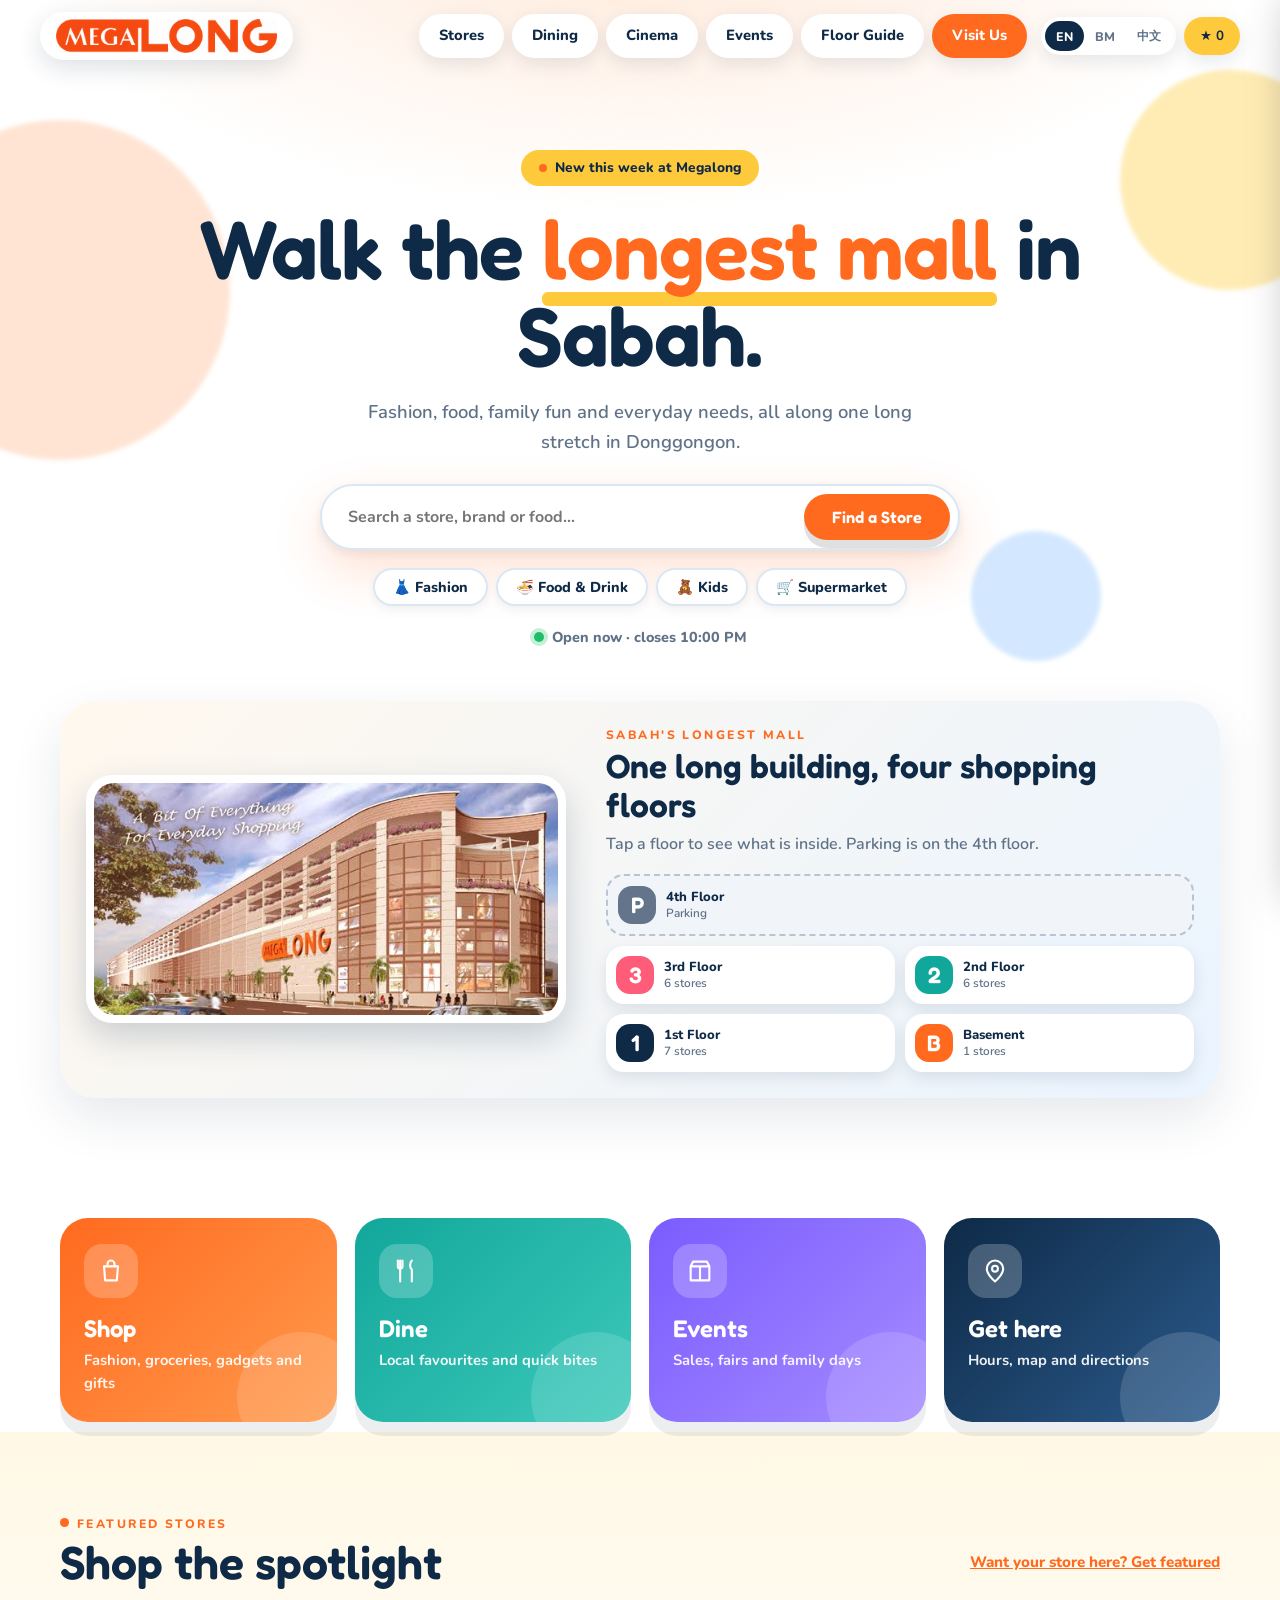
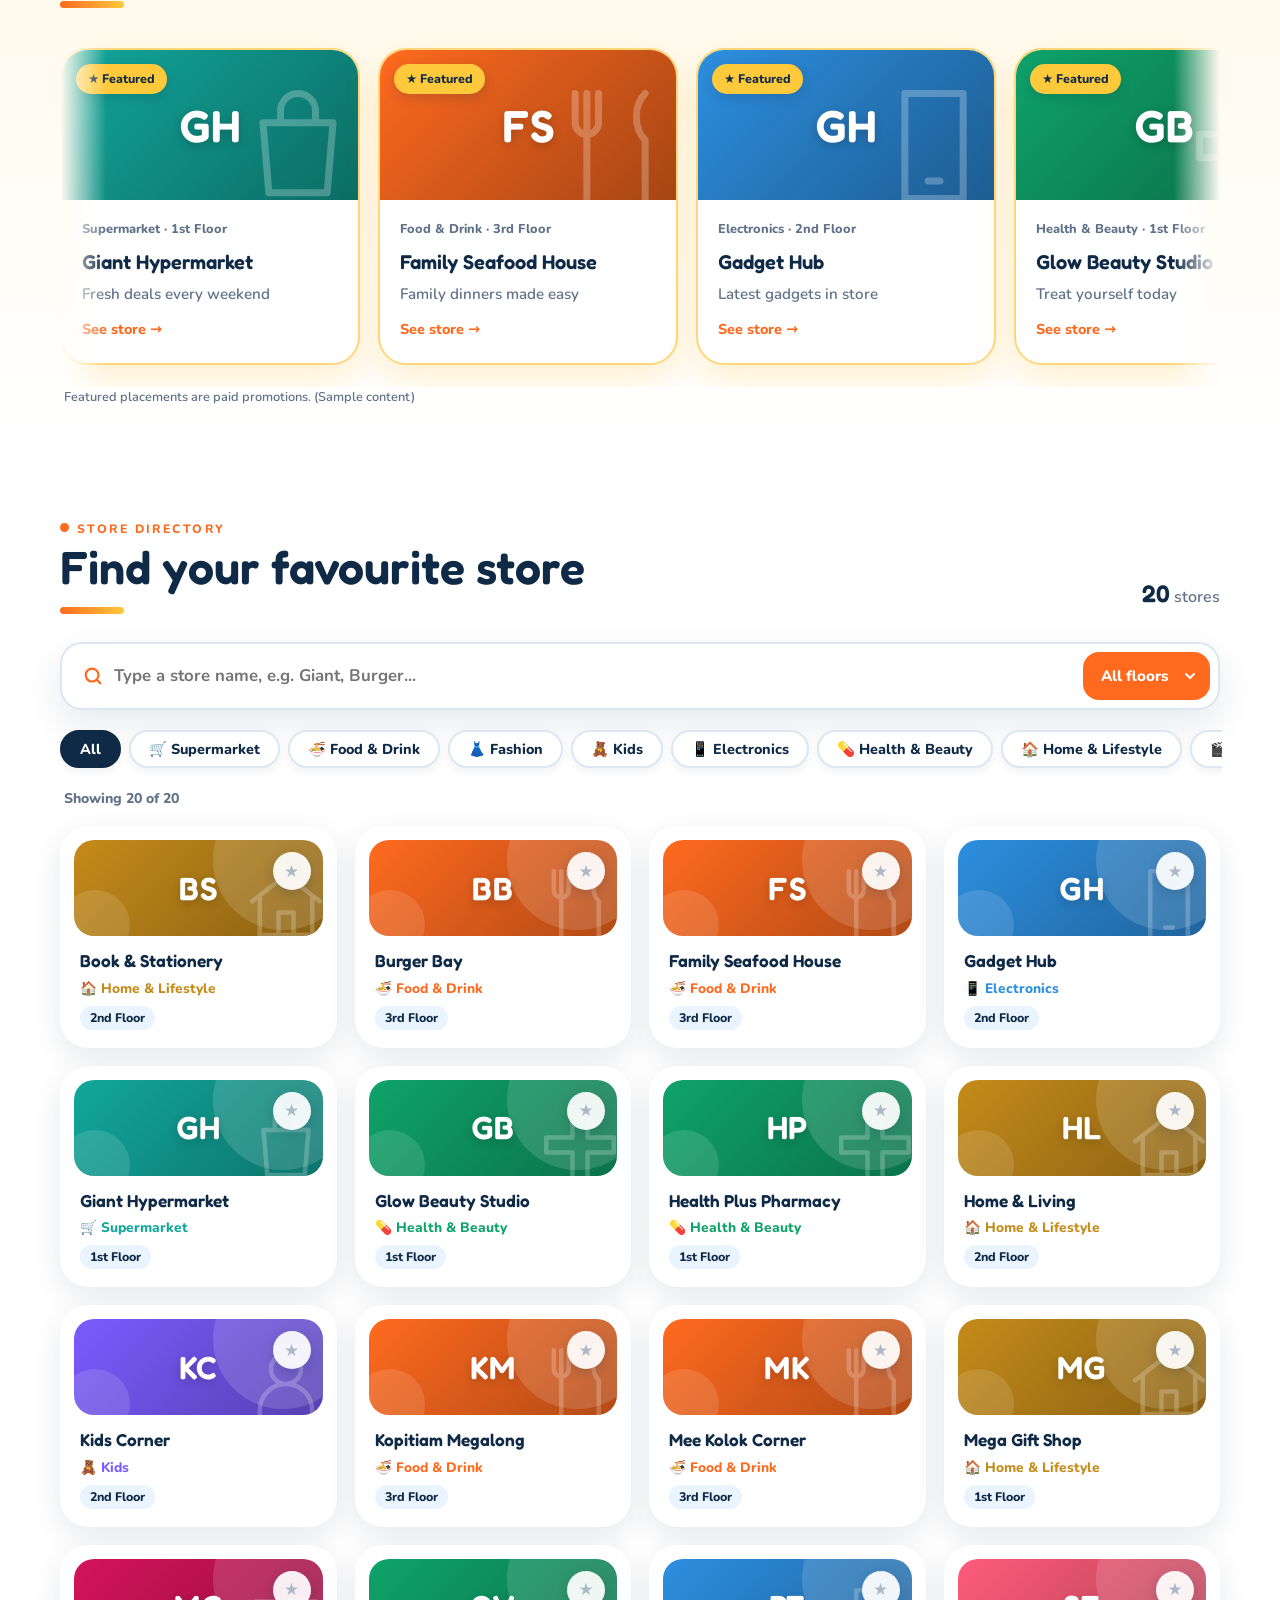
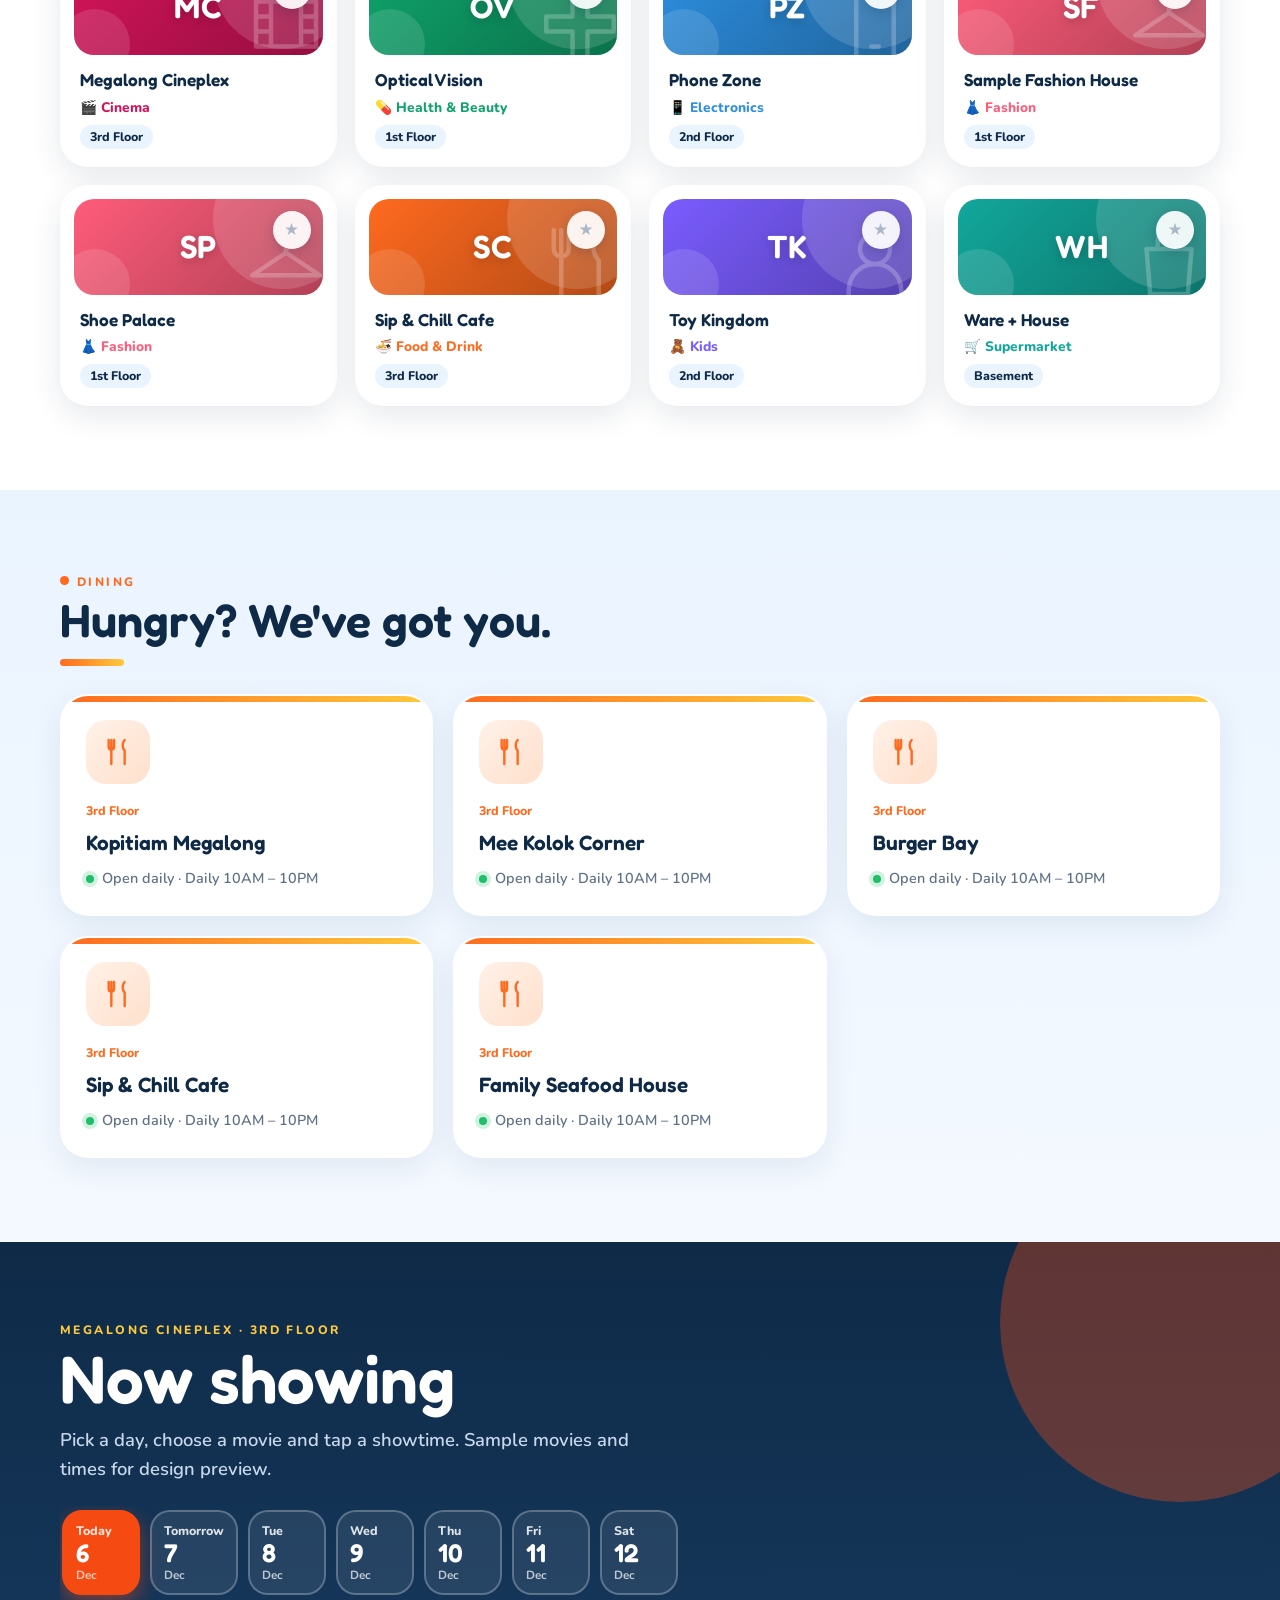
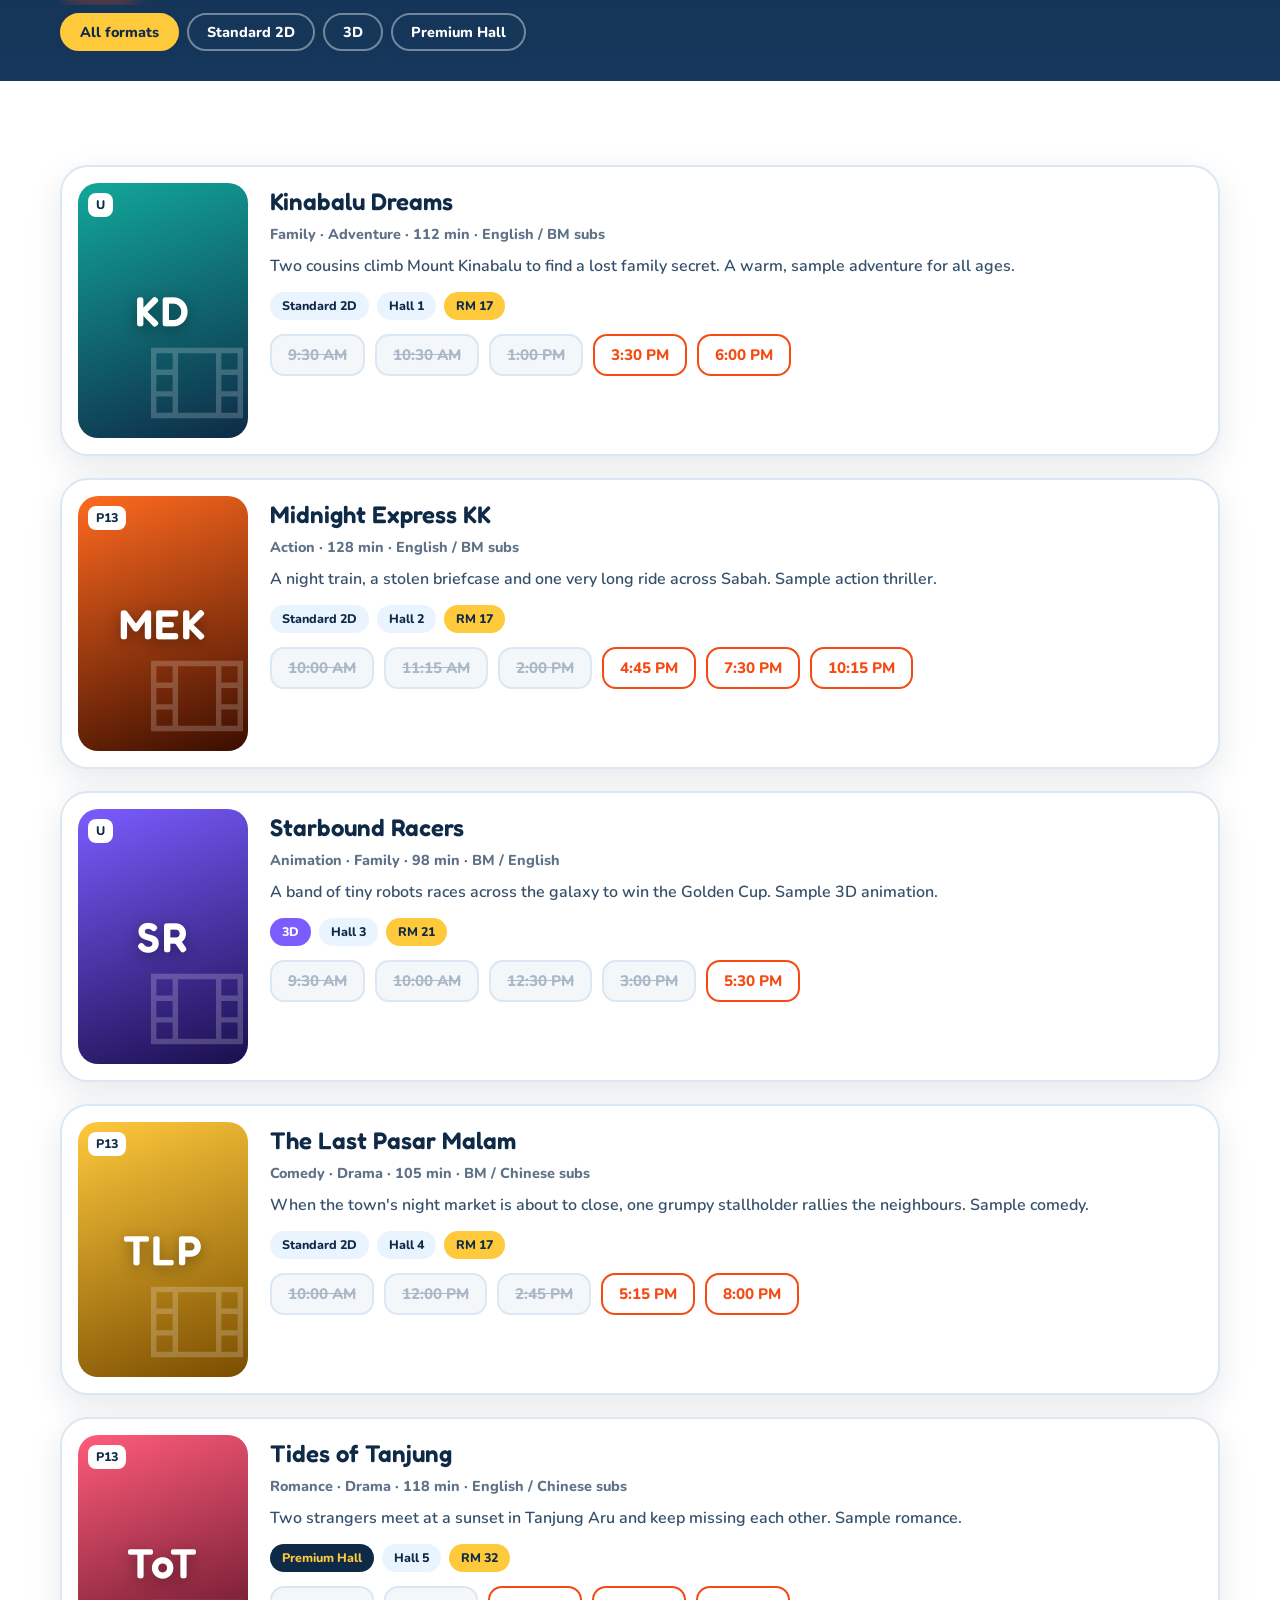
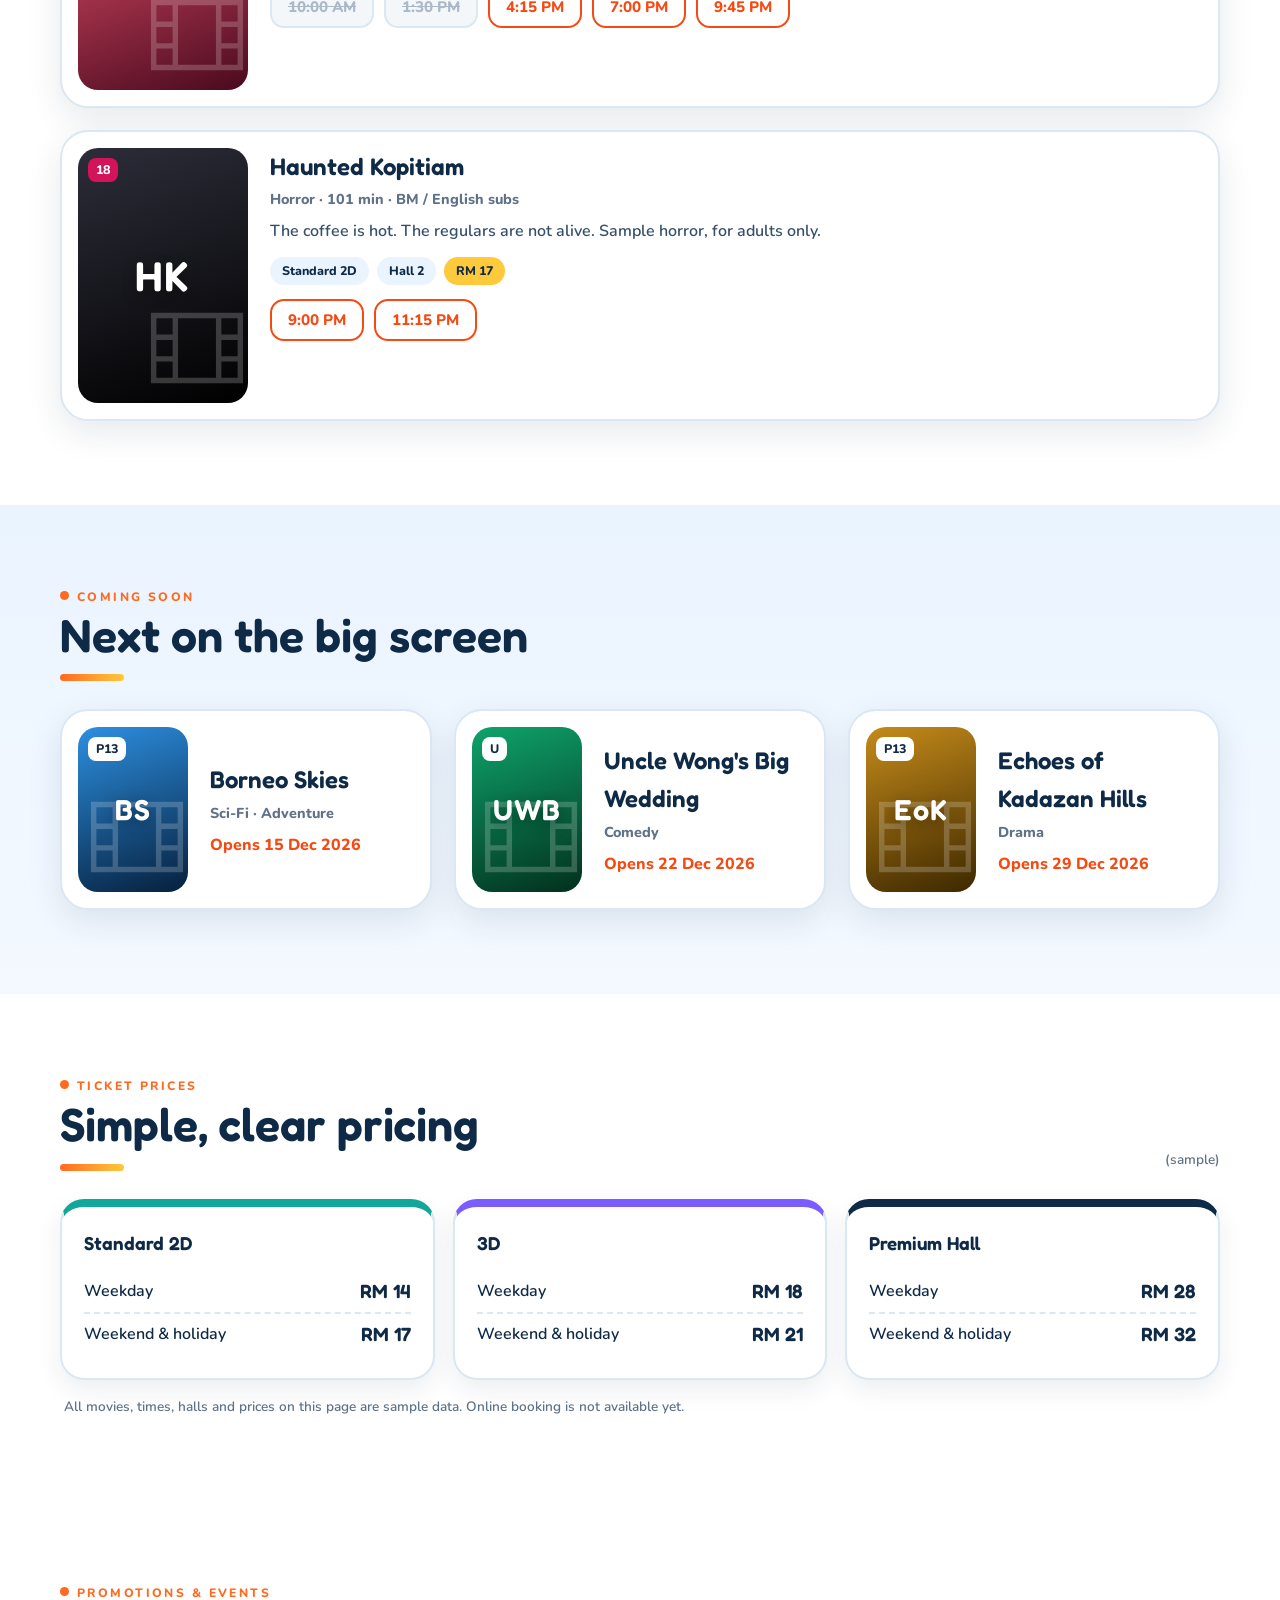
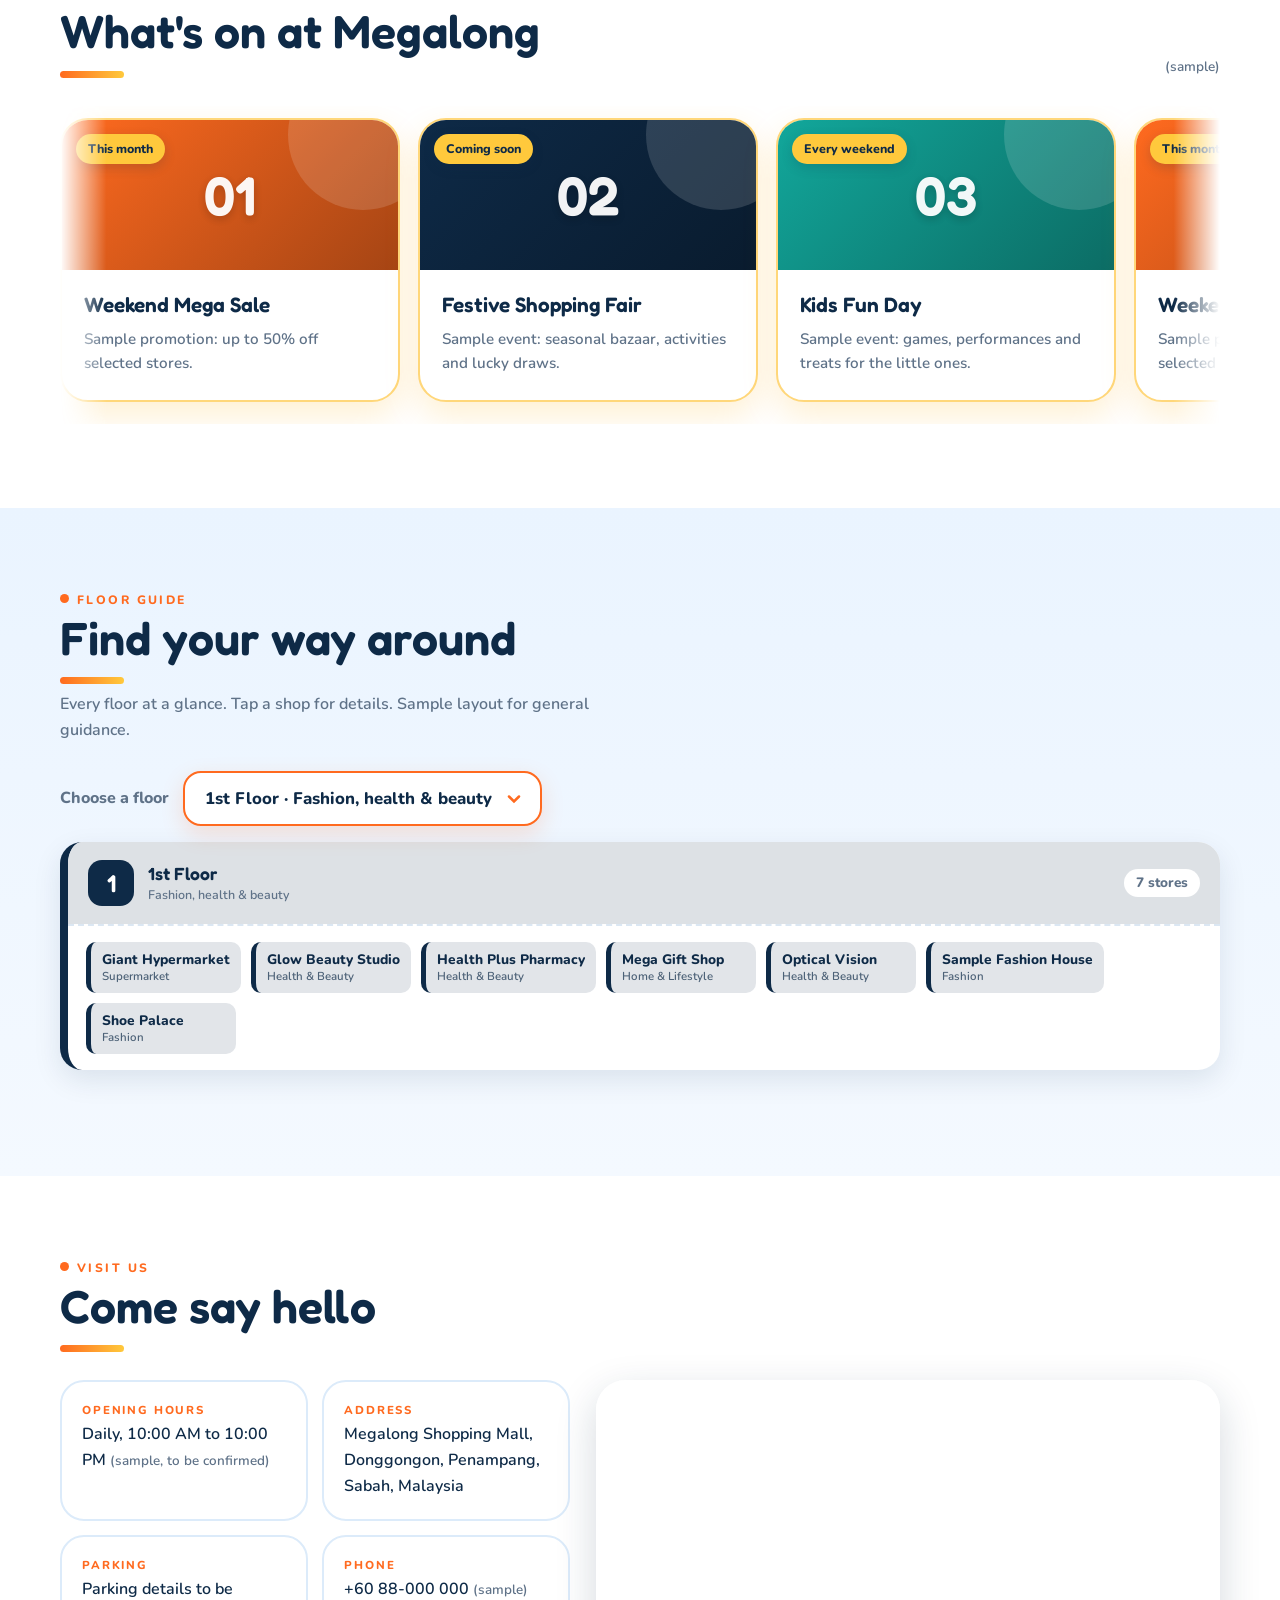
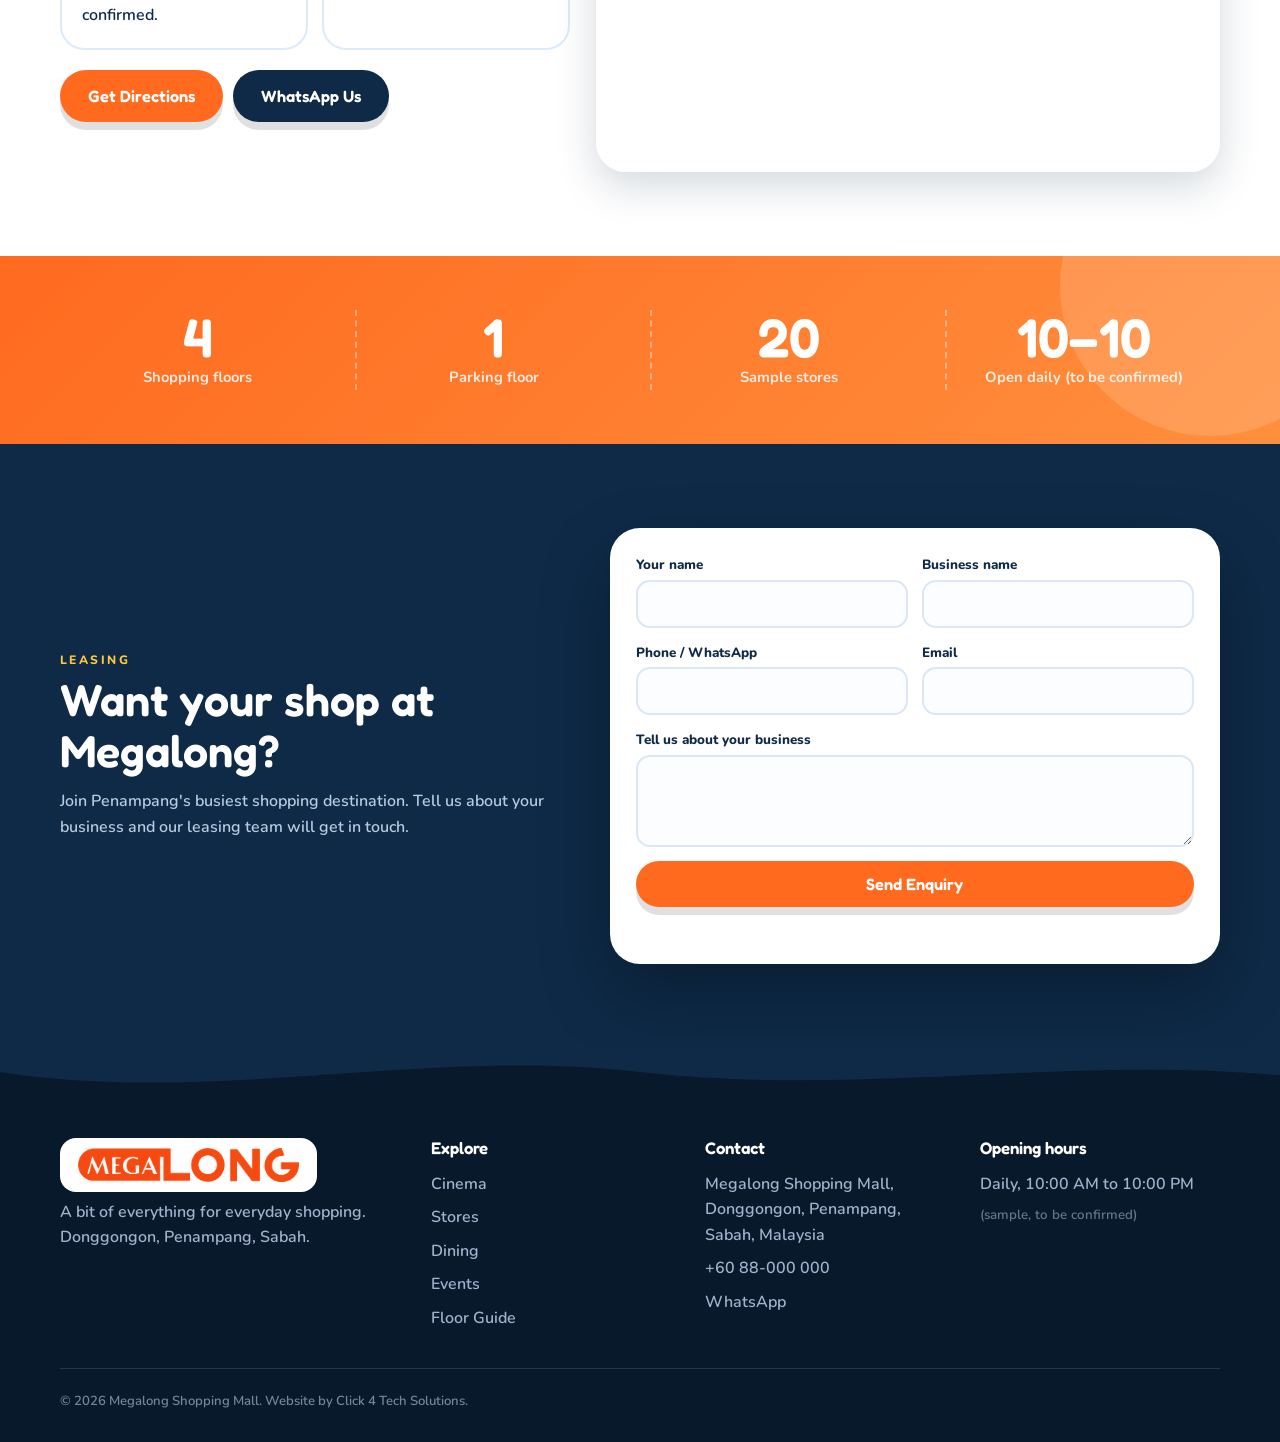
==== commit c8f49e92: "Move Cinema into the home page as #cinema section (menu now scrolls to it); keep cinema.html as redi" ====
--- a/cinema.html
+++ b/cinema.html
@@ -1,92 +1 @@
-<!DOCTYPE html>
-<html lang="en">
-<head>
-<meta charset="UTF-8">
-<meta name="viewport" content="width=device-width, initial-scale=1">
-<meta name="theme-color" content="#f54a12">
-<title>Megalong Cineplex | Now Showing</title>
-<meta name="description" content="Megalong Cineplex, 3rd Floor of Megalong Shopping Mall, Donggongon Penampang. Now showing, showtimes and ticket prices.">
-<link rel="preconnect" href="https://fonts.googleapis.com">
-<link rel="preconnect" href="https://fonts.gstatic.com" crossorigin>
-<link href="https://fonts.googleapis.com/css2?family=Fredoka:wght@400;500;600&family=Nunito:wght@400;600;700;800&display=swap" rel="stylesheet">
-<link rel="icon" href="favicon.ico" sizes="48x48">
-<link rel="icon" href="favicon-32.png" type="image/png" sizes="32x32">
-<link rel="icon" href="favicon-192.png" type="image/png" sizes="192x192">
-<link rel="apple-touch-icon" href="apple-touch-icon.png">
-<link rel="stylesheet" href="style.css">
-<link rel="stylesheet" href="cinema.css">
-</head>
-<body>
-<header class="nav" id="nav">
-  <a class="logo" href="./" aria-label="Megalong Shopping Mall">
-    <!-- PLACEHOLDER WORDMARK: replace with assets/logo.png when the real logo file is available -->
-    <img class="lgimg" src="assets/megalong-logo.png" alt="Megalong" width="270" height="46">
-  </a>
-  <nav class="menu" id="menu">
-    <a href="./#stores" data-i18n="d6.nav.stores">Stores</a>
-    <a href="./#dining" data-i18n="d6.nav.dining">Dining</a>
-    <a href="cinema.html" class="on" data-i18n="d6.nav.cinema">Cinema</a>
-    <a href="./#events" data-i18n="d6.nav.events">Events</a>
-    <a href="./#plan" data-i18n="d6.nav.plan">Floor Guide</a>
-    <a href="./#visit" class="cta" data-i18n="d6.nav.visit">Visit Us</a>
-  </nav>
-  <div class="tools">
-    <div class="lang" role="group" aria-label="Language"><button data-lang="en" class="on">EN</button><button data-lang="ms">BM</button><button data-lang="zh">中文</button></div>
-    <button class="listbtn" id="listBtn" aria-label="My list">&#9733; <b id="listCount">0</b></button>
-    <button class="burger" id="burger" aria-label="Menu" aria-expanded="false">&#9776;</button>
-  </div>
-</header>
-
-<main id="top">
-<section class="cinhero">
-  <div class="wrap">
-    <p class="eye" data-i18n="d9.eye">Megalong Cineplex &middot; 3rd Floor</p>
-    <h1 data-i18n="d9.h">Now showing</h1>
-    <p class="sub" data-i18n="d9.sub">Pick a day, choose a movie and tap a showtime. Sample movies and times for design preview.</p>
-    <div class="daybar" id="daybar" role="tablist"></div>
-    <div class="chips fmt" id="fmtbar"></div>
-  </div>
-</section>
-<section class="sec cinlist">
-  <div class="wrap">
-    <div class="movies" id="movies"></div>
-    <div class="none" id="mnone" hidden><h3 data-i18n="d9.none">No movies for this format today</h3></div>
-  </div>
-</section>
-<section class="sec blue">
-  <div class="wrap">
-    <div class="sh"><div><p class="eye" data-i18n="d9.soon.eye">Coming soon</p><h2 data-i18n="d9.soon.h">Next on the big screen</h2></div></div>
-    <div class="movies soon" id="soon"></div>
-  </div>
-</section>
-<section class="sec">
-  <div class="wrap">
-    <div class="sh"><div><p class="eye" data-i18n="d9.pr.eye">Ticket prices</p><h2 data-i18n="d9.pr.h">Simple, clear pricing</h2></div><span class="smp" data-i18n="sample">(sample)</span></div>
-    <div class="prgrid" id="prices"></div>
-    <p class="cinnote" data-i18n="d9.note">All movies, times, halls and prices on this page are sample data. Online booking is not available yet.</p>
-  </div>
-</section>
-</main>
-<div class="smodal" id="tmodal" hidden role="dialog" aria-modal="true" aria-labelledby="tmTitle">
-  <div class="sbox tbox"><button class="sx" id="tclose" aria-label="Close">&times;</button>
-    <div class="tm-h"><div class="tm-poster" id="tmPoster"></div><div><h3 id="tmTitle"></h3><p id="tmMeta"></p></div></div>
-    <dl class="sdl" id="tmInfo"></dl>
-    <div class="sact"><a class="btn" id="tmWa" target="_blank" rel="noopener" data-i18n="d9.enq">Enquire on WhatsApp</a></div>
-    <p class="cinnote" data-i18n="d9.soonbook">Online booking is coming soon.</p>
-  </div>
-</div>
-<footer class="footer">
-  <svg class="fwave" viewBox="0 0 1440 60" preserveAspectRatio="none" aria-hidden="true"><path d="M0,30 C240,70 480,0 720,30 C960,60 1200,10 1440,34 L1440,0 L0,0Z"/></svg>
-  <div class="wrap fcols">
-    <div><span class="flogo"><img src="assets/megalong-logo.png" alt="Megalong" width="270" height="46"></span><p data-i18n="foot.p"></p></div>
-    <div><h4 data-i18n="d6.f.explore">Explore</h4><a href="cinema.html" data-i18n="d6.nav.cinema">Cinema</a><a href="./#stores" data-i18n="d6.nav.stores">Stores</a><a href="./#dining" data-i18n="d6.nav.dining">Dining</a><a href="./#events" data-i18n="d6.nav.events">Events</a><a href="./#plan" data-i18n="d6.nav.plan">Floor Guide</a></div>
-    <div><h4 data-i18n="d6.f.contact">Contact</h4><span data-i18n="addr.v"></span><a href="tel:+6088000000">+60 88-000 000</a><a href="https://wa.me/60120000000" target="_blank" rel="noopener">WhatsApp</a></div>
-    <div><h4 data-i18n="visit.hours">Opening hours</h4><span data-i18n="hoursText"></span><small data-i18n="tbc"></small></div>
-  </div>
-  <div class="wrap legal">&copy; <span id="yr"></span> Megalong Shopping Mall. Website by Click 4 Tech Solutions.</div>
-</footer>
-<div class="actionbar"><a href="tel:+6088000000" data-i18n="bar.call">Call</a><a href="https://wa.me/60120000000" target="_blank" rel="noopener">WhatsApp</a><a href="https://www.google.com/maps/search/?api=1&query=Megalong+Mall+Donggongon+Penampang" target="_blank" rel="noopener" data-i18n="bar.go">Directions</a></div>
-<script src="common.js"></script>
-<script src="cinema.js"></script>
-</body>
-</html>
+<!DOCTYPE html><html lang="en"><head><meta charset="UTF-8"><title>Megalong Cineplex</title><meta http-equiv="refresh" content="0;url=./#cinema"><script>location.replace("./#cinema")</script></head><body><a href="./#cinema">Megalong Cineplex</a></body></html>
